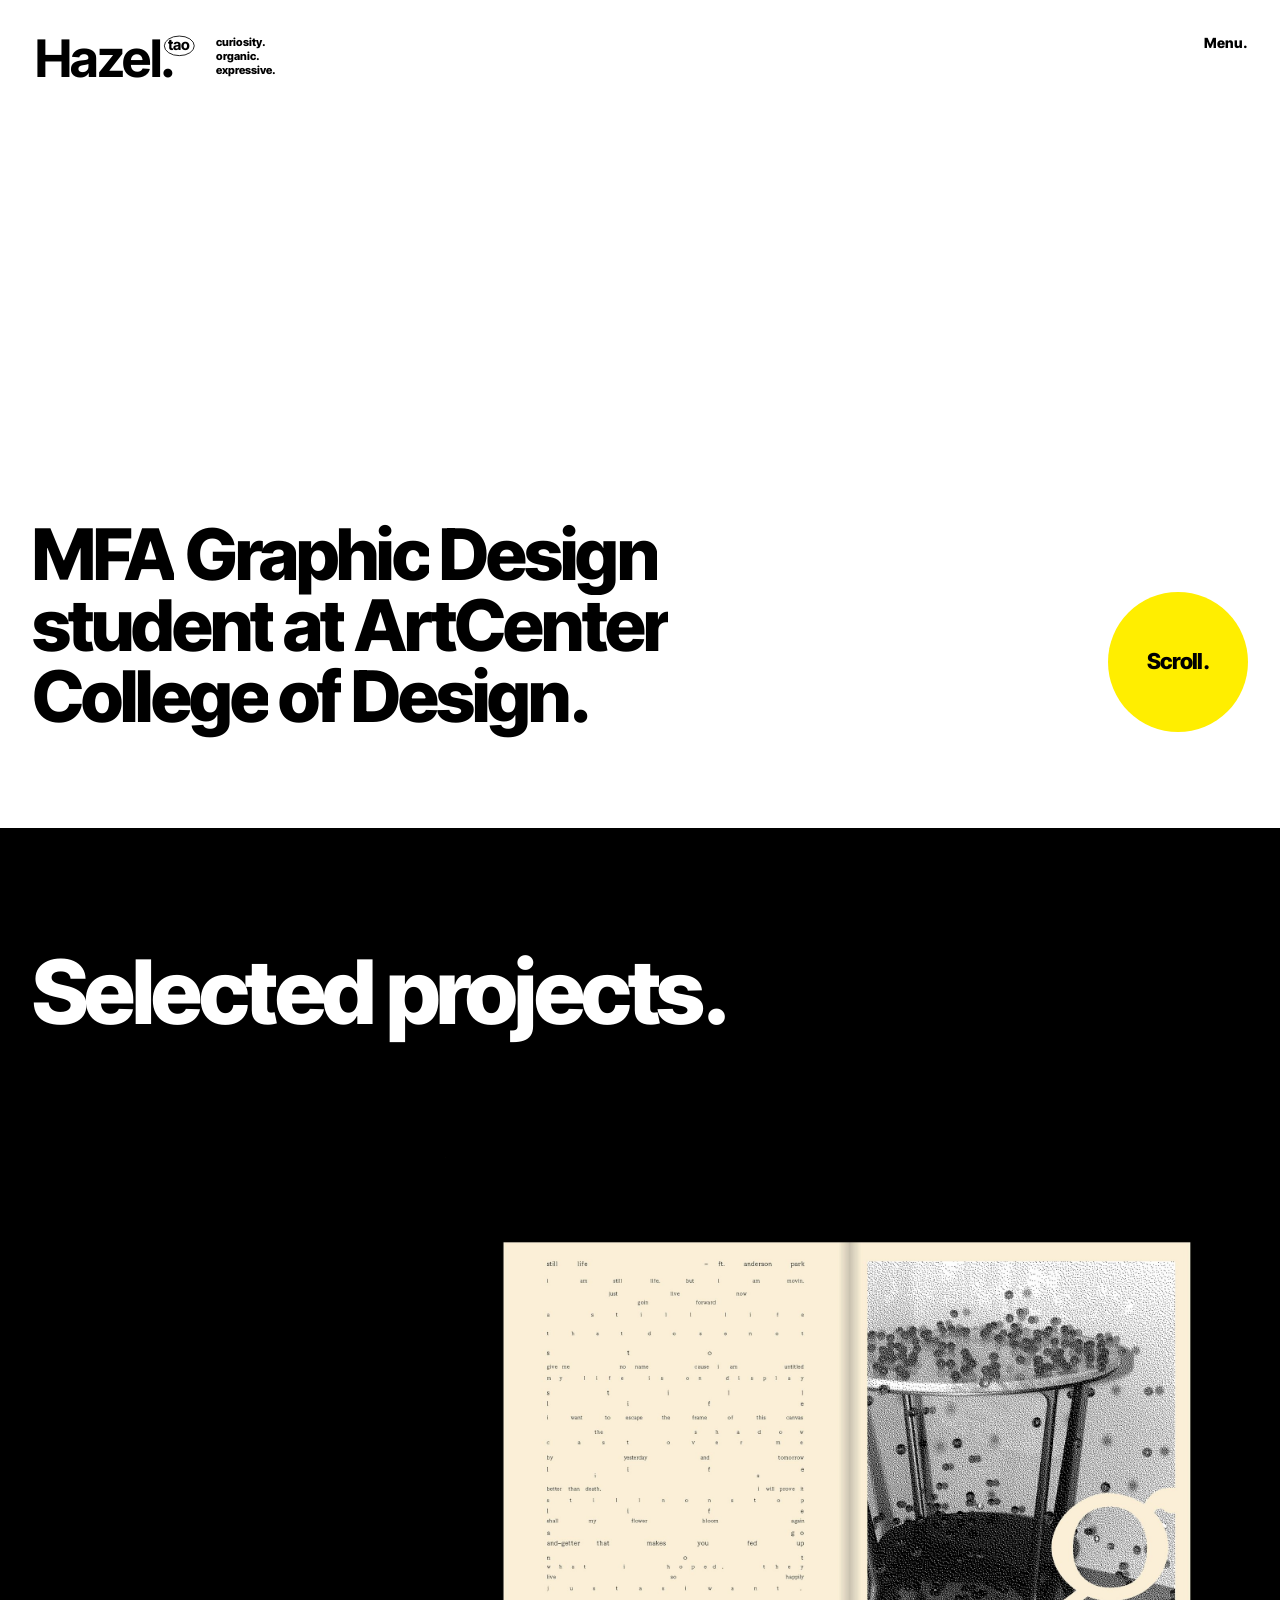
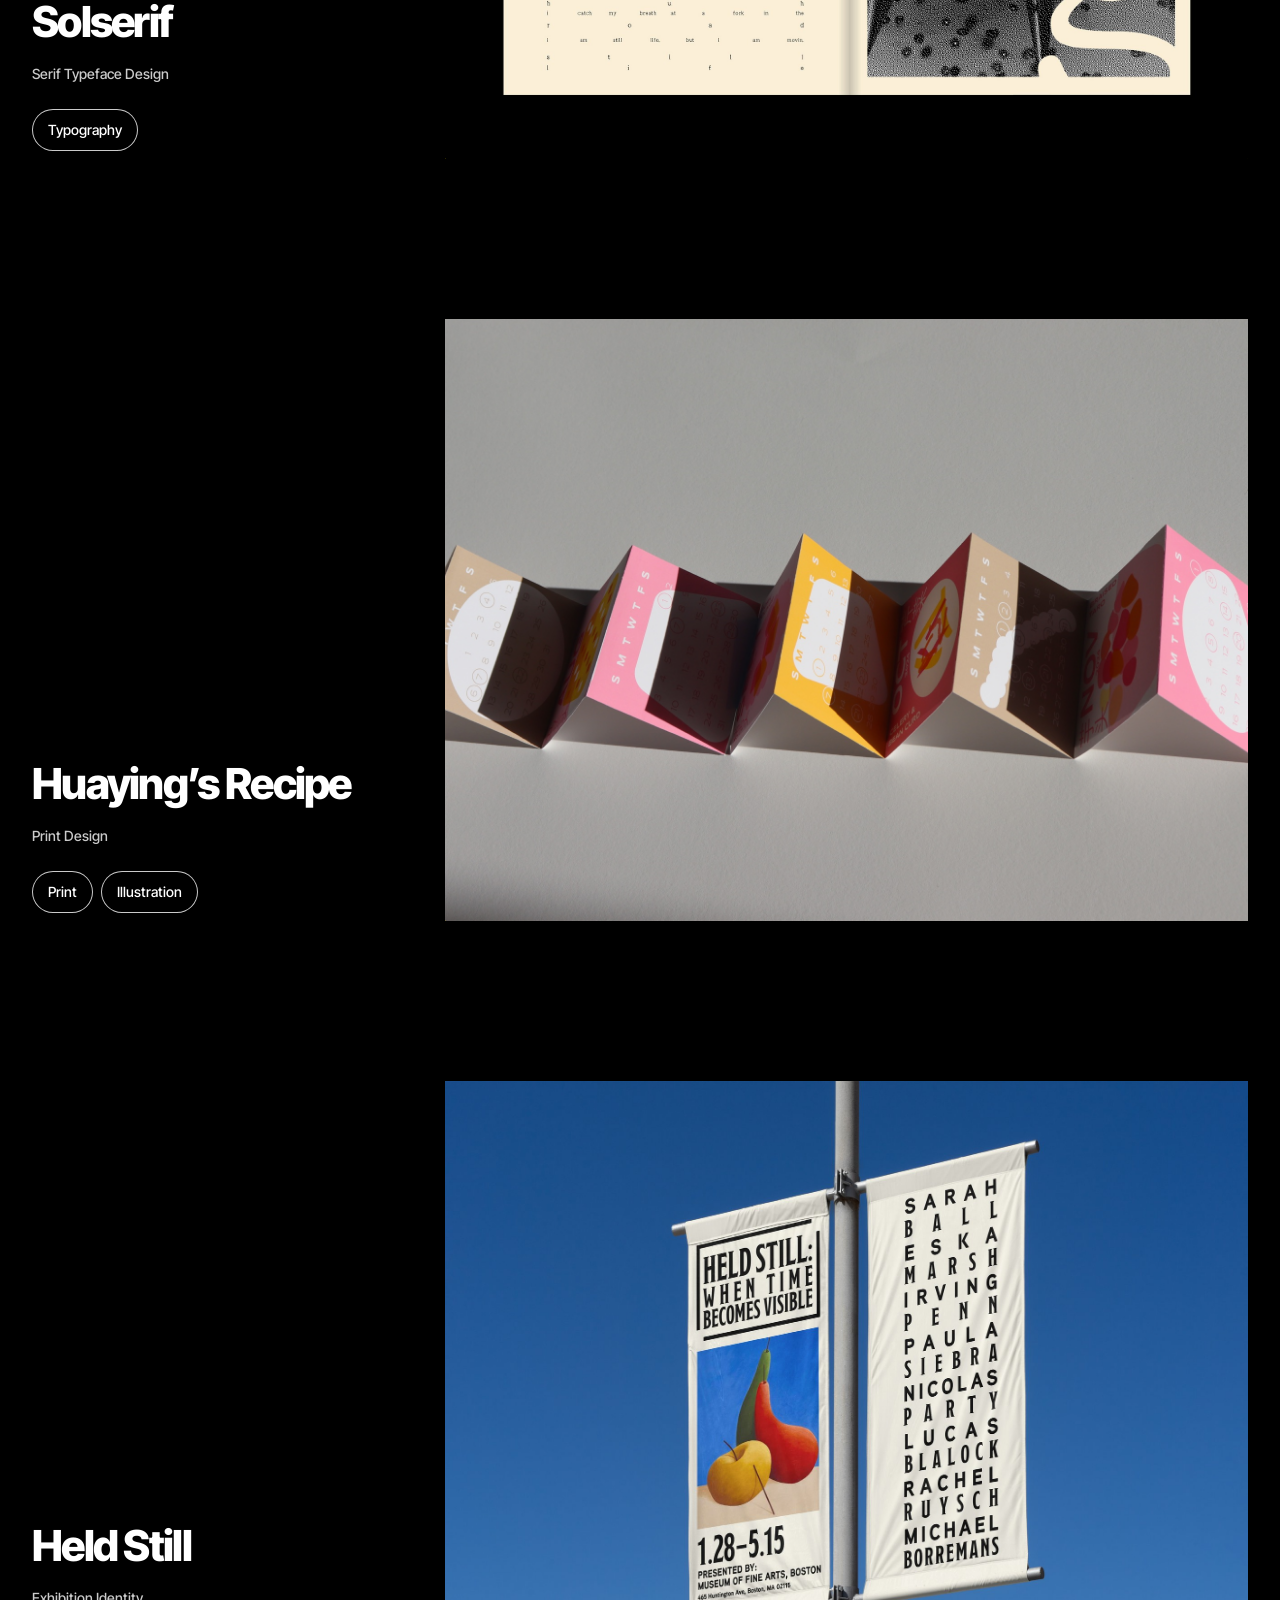
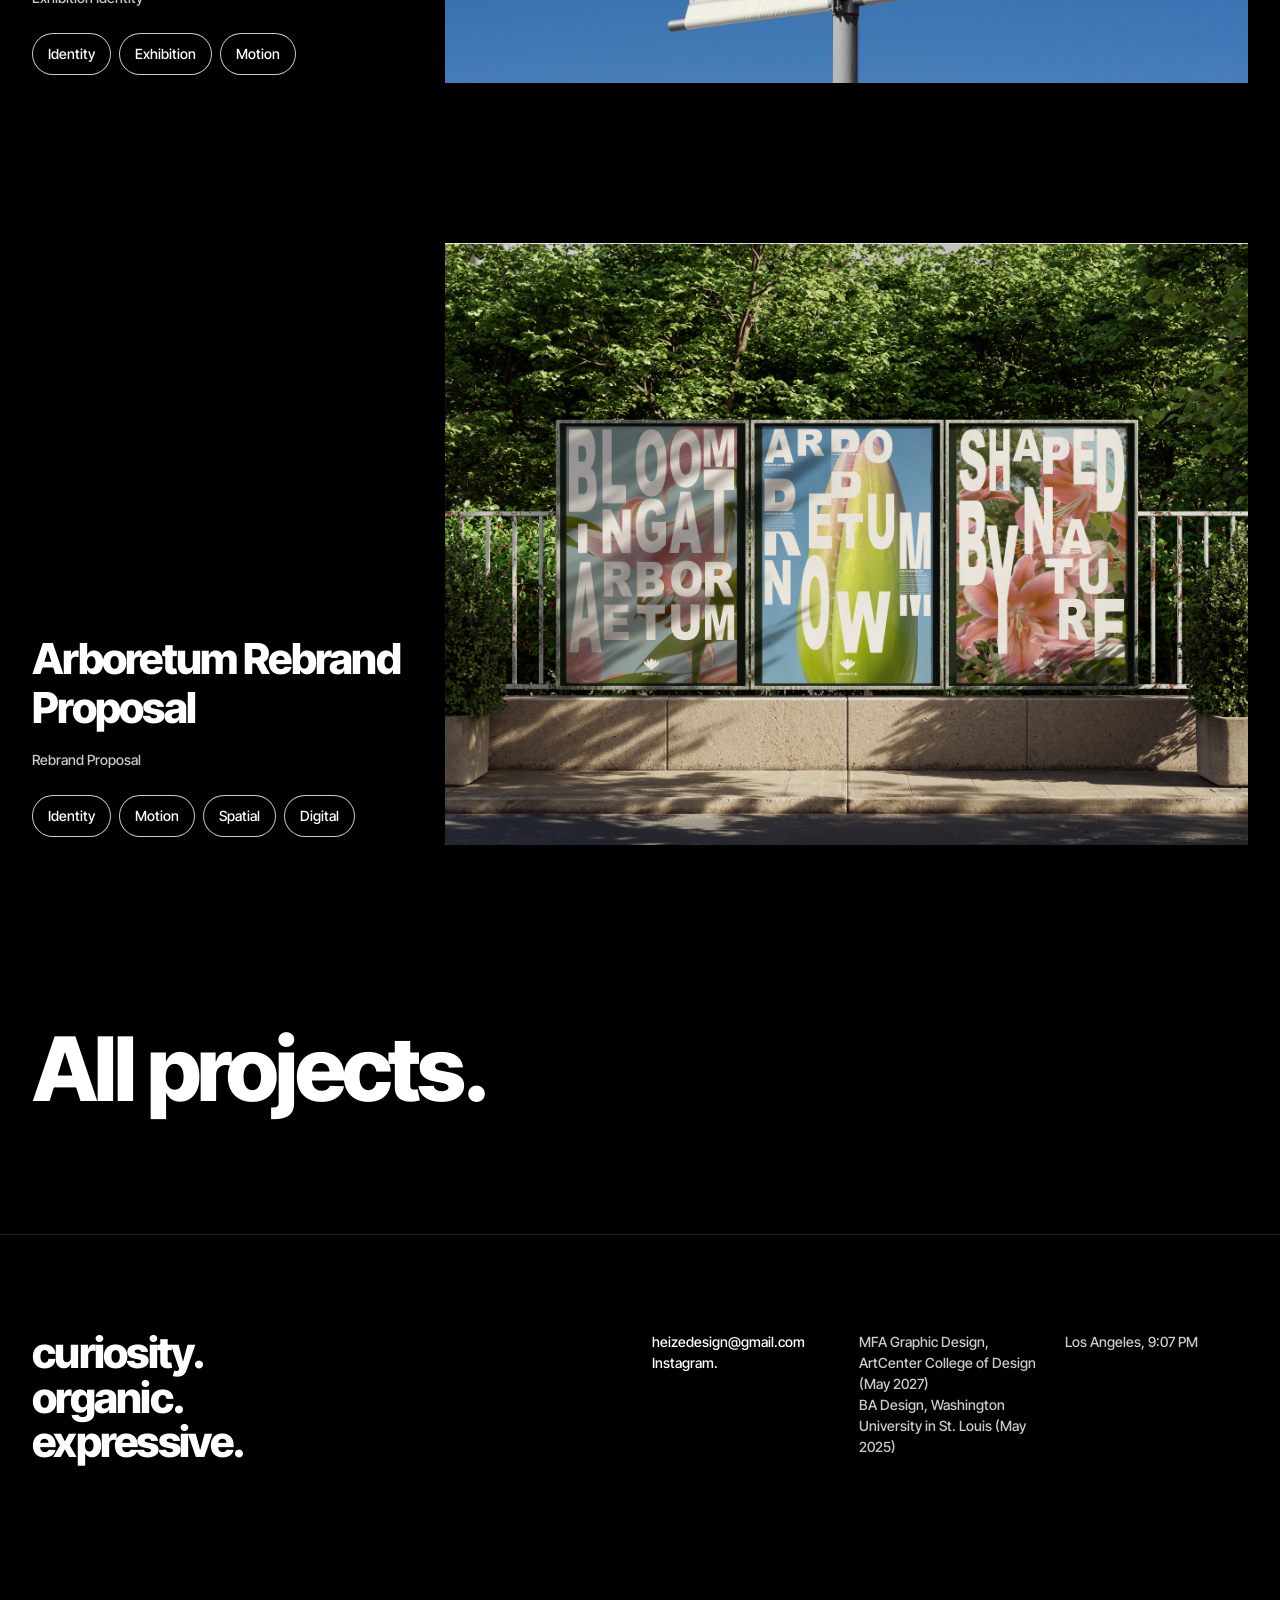
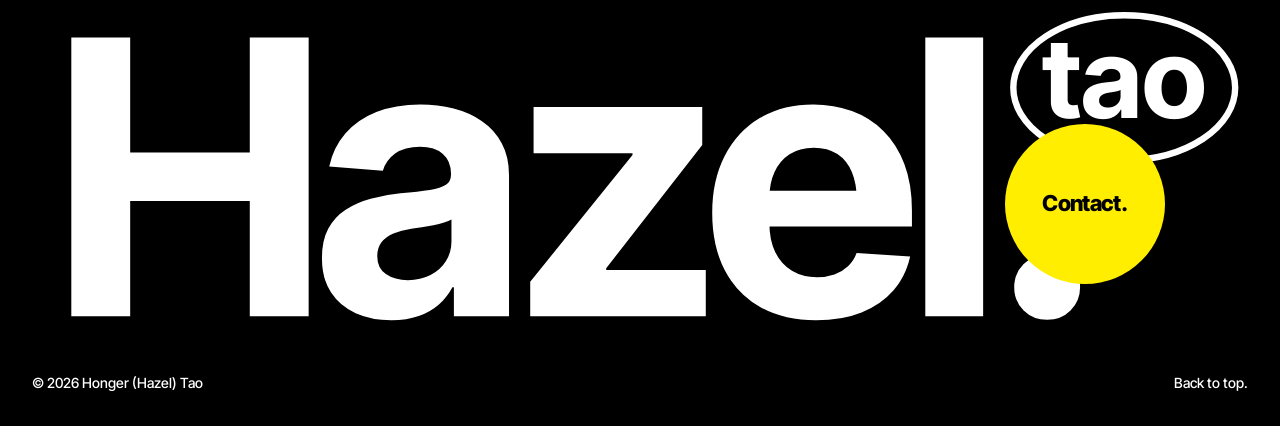
==== index.html @ f5c59730 "Huaying homepage image" ====
<!DOCTYPE html>
<html lang="en">
<head>
	<meta charset="utf-8">
	<meta name="viewport" content="width=device-width, initial-scale=1, viewport-fit=cover">
	<title>Hazel Tao</title>
	<meta name="description" content="Honger (Hazel) Tao — MFA Graphic Design, ArtCenter College of Design.">
	<meta name="theme-color" content="#ffffff">
	<link rel="icon" href="favicon.ico">
	<link rel="preconnect" href="https://fonts.googleapis.com">
	<link rel="preconnect" href="https://fonts.gstatic.com" crossorigin>
	<link rel="stylesheet" href="https://fonts.googleapis.com/css2?family=Inter+Tight:ital,wght@0,500;0,700;0,800;1,500;1,800&display=swap">
	<link rel="stylesheet" href="style.css?v=8">
</head>
<body data-page="home">
<header class="site-header"></header>
<main class="main"></main>
<footer class="site-footer"></footer>
<script src="data.js?v=8"></script>
<script src="sizes.js?v=8"></script>
<script src="about.js?v=8"></script>
<script src="site.js?v=8"></script>
</body>
</html>
---- style.css ----
/* ===== 颜色、字体、间距：改这里就能调整整站 ===== */
:root {
	--black: #000000;
	--white: #ffffff;
	--grey: #cacaca;
	--yellow: #ffee00;      /* 唯一的强调色：菜单、光标、卡片区 */
	--font: "Inter Tight", "Helvetica Neue", Helvetica, Arial, sans-serif;
	--pad: 32px;            /* 页面左右留白 */
	--gap: 24px;            /* 栅格间距 */
	--ease: cubic-bezier(.165, .84, .44, 1);
	--ease-io: cubic-bezier(.77, 0, .175, 1);
}

* { box-sizing: border-box; }
html { -webkit-text-size-adjust: 100%; scroll-behavior: smooth; }
html.menu-open { overflow: hidden; }

body {
	margin: 0;
	background: var(--white);
	color: var(--black);
	font-family: var(--font);
	font-weight: 500;
	font-size: max(14px, calc(14 / 1440 * 100vw));
	line-height: 1.6;
	-webkit-font-smoothing: antialiased;
}

a { color: inherit; text-decoration: none; }
button { font: inherit; color: inherit; background: none; border: 0; padding: 0; cursor: pointer; }
img, video { display: block; width: 100%; height: auto; }
h1, h2, h3, p, ul, dl, dd, figure { margin: 0; padding: 0; }
ul { list-style: none; }
[hidden] { display: none !important; }
.grey { color: var(--grey); }

/* 字号（跟着屏幕宽度缩放，1440 宽时是括号里的像素） */
.t-xxl { font-size: max(48px, calc(100 / 1440 * 100vw)); line-height: 1; letter-spacing: -0.04em; font-weight: 800; }
.t-xl  { font-size: max(40px, calc(80 / 1440 * 100vw));  line-height: 1; letter-spacing: -0.04em; font-weight: 800; }
.t-l   { font-size: max(28px, calc(48 / 1440 * 100vw));  line-height: 1.15; letter-spacing: -0.04em; font-weight: 800; }
.t-m   { font-size: max(22px, calc(32 / 1440 * 100vw));  line-height: 1.2; letter-spacing: -0.04em; font-weight: 800; }

/* ---------- 页头 ---------- */
.site-header {
	position: absolute;
	top: 0; left: 0; right: 0;
	z-index: 20;
	display: flex;
	align-items: flex-start;
	gap: 20px;
	padding: var(--pad) var(--pad) 0;
}
.logo { display: block; color: var(--black); }
.logo-svg { display: block; width: 164px; height: auto; overflow: visible; }
.logo-svg text { font-family: var(--font); font-weight: 700; fill: currentColor; }
.tagline { font-size: 11px; line-height: 1.25; font-weight: 800; padding-top: 4px; }
.menu-btn { margin-left: auto; font-weight: 800; font-size: 14px; }
.menu-btn:hover { opacity: .5; }

/* 黄色全屏菜单 */
.menu {
	position: fixed;
	inset: 0;
	z-index: 40;
	display: flex;
	flex-direction: column;
	justify-content: space-between;
	padding: var(--pad);
	background: var(--yellow);
	clip-path: inset(0 0 100% 0);
	transition: clip-path .7s var(--ease-io);
}
.menu.open { clip-path: inset(0 0 0 0); }
.menu-top { display: flex; justify-content: space-between; align-items: flex-start; }
.menu-close { font-size: 40px; line-height: .7; font-weight: 500; }
.menu-links { display: flex; flex-direction: column; align-items: flex-end; }
.menu-links a {
	font-size: max(56px, calc(120 / 1440 * 100vw));
	line-height: 1;
	letter-spacing: -0.04em;
	font-weight: 800;
	transform: translateY(40px);
	opacity: 0;
	transition: transform .7s var(--ease), opacity .7s var(--ease);
}
.menu.open .menu-links a { transform: none; opacity: 1; }
.menu.open .menu-links a:nth-child(2) { transition-delay: .06s; }
.menu.open .menu-links a:nth-child(3) { transition-delay: .12s; }
.menu-links a:hover { font-style: italic; }

.main { min-height: 60vh; }

/* 标签胶囊 */
.pills { display: flex; flex-wrap: wrap; gap: 8px; }
.pills li {
	font-size: 14px;
	line-height: 1;
	padding: 14px 16px;
	border-radius: 999px;
	box-shadow: inset 0 0 0 1px var(--grey);
	white-space: nowrap;
}

/* 黑色区域 */
.dark { background: var(--black); color: var(--white); padding: 120px var(--pad); }
.label { font-size: 14px; font-weight: 800; margin-bottom: 40px; }

/* 逐字浮现 */
.words .w { display: inline-block; overflow: hidden; vertical-align: top; padding-bottom: .08em; margin-bottom: -.08em; }
.words .w > span { display: inline-block; transform: translateY(105%); transition: transform .9s var(--ease); }
.words.in .w > span { transform: none; }
.words .w:nth-child(4n+2) > span { transition-delay: .05s; }
.words .w:nth-child(4n+3) > span { transition-delay: .1s; }
.words .w:nth-child(4n+4) > span { transition-delay: .15s; }

/* 滚动浮现 */
.reveal { opacity: 0; transform: translateY(40px); transition: opacity 1s var(--ease), transform 1s var(--ease); }
.reveal.in { opacity: 1; transform: none; }

/* ---------- 首页 ---------- */
.hero {
	position: relative;
	display: grid;
	grid-template-columns: repeat(12, 1fr);
	column-gap: var(--gap);
	align-items: end;
	min-height: 92vh;
	padding: 180px var(--pad) 96px;
}
.hero h1 { grid-column: 1 / 9; }
.scroll-badge {
	position: absolute;
	right: var(--pad);
	bottom: 96px;
	display: grid;
	place-items: center;
	width: 140px;
	height: 140px;
	border-radius: 50%;
	background: var(--yellow);
	font-size: 22px;
	font-weight: 800;
	letter-spacing: -0.03em;
	animation: bob 3s var(--ease-io) infinite;
}
@keyframes bob { 50% { transform: translateY(-10px); } }

.featured { display: grid; gap: 160px; padding: 120px 0 180px; }
.feat {
	display: grid;
	grid-template-columns: repeat(12, 1fr);
	column-gap: var(--gap);
	align-items: end;
}
.feat-text { grid-column: 1 / 5; display: grid; gap: 16px; padding-bottom: 8px; }
.feat-text h3 a:hover { font-style: italic; }
.feat-sub { color: var(--grey); padding-right: 20%; }
.feat-text .pills { margin-top: 8px; }
.feat-img { grid-column: 5 / 13; display: block; background: var(--yellow); }
.arch {
	display: block;
	aspect-ratio: 4 / 3;
	overflow: hidden;
	will-change: clip-path;
}
.arch img, .arch video { width: 100%; height: 100%; object-fit: cover; transition: transform .8s var(--ease); }
.feat-img:hover .arch img, .feat-img:hover .arch video { transform: scale(1.05); }
.all-link { display: inline-block; }
.all-link:hover { font-style: italic; }

/* ---------- Projects 列表 ---------- */
.list-head { padding: 200px var(--pad) 80px; }
.list-head h1 span { display: block; }
.right { text-align: right; }
.filters { display: flex; flex-wrap: wrap; gap: 8px 28px; padding: 0 var(--pad) 72px; }
.filter {
	font-size: max(16px, calc(20 / 1440 * 100vw));
	letter-spacing: -0.03em;
	font-weight: 800;
	opacity: .45;
	transition: opacity .2s;
}
.filter sup { font-size: .55em; margin-left: 2px; font-weight: 500; }
.filter:hover, .filter.on { opacity: 1; }

.grid {
	display: grid;
	grid-template-columns: repeat(12, 1fr);
	gap: 96px var(--gap);
	padding: 0 var(--pad);
	align-items: start;
}
.card { display: grid; gap: 14px; }
/* 错落排布：宽度 5 / 4 / 3 / 7 …，部分往下错开 */
.card:nth-child(4n+1) { grid-column: span 5; }
.card:nth-child(4n+2) { grid-column: span 4; margin-top: 120px; }
.card:nth-child(4n+3) { grid-column: span 3; margin-top: 40px; }
.card:nth-child(4n+4) { grid-column: 3 / span 7; }
.grid.filtered .card { grid-column: span 4; margin-top: 0; }
.card-img { display: block; aspect-ratio: 1 / 1; overflow: hidden; background: var(--yellow); }
.card-img img, .card-img video { width: 100%; height: 100%; object-fit: cover; transition: transform .8s var(--ease); }
.card:hover .card-img img, .card:hover .card-img video { transform: scale(1.05); }
.card-title { font-size: max(22px, calc(32 / 1440 * 100vw)); line-height: 1.15; letter-spacing: -0.04em; font-weight: 800; margin-top: 6px; }

/* ---------- 项目页 ---------- */
.p-head { padding: 200px var(--pad) 64px; }
.p-head h1 { max-width: 14ch; }
.p-head-row { display: flex; justify-content: space-between; align-items: flex-end; gap: 24px; margin-top: 32px; flex-wrap: wrap; }
.p-head-row .pills { justify-content: flex-end; }

.p-intro {
	display: grid;
	grid-template-columns: repeat(12, 1fr);
	column-gap: var(--gap);
	row-gap: 48px;
	padding: 0 var(--pad) 120px;
	align-items: start;
}
.p-cover { grid-column: 1 / 7; }
.p-text { grid-column: 7 / 13; display: grid; gap: 1.1em; font-size: max(15px, calc(16 / 1440 * 100vw)); line-height: 1.6; }
.p-lead { font-size: max(18px, calc(24 / 1440 * 100vw)); line-height: 1.4; letter-spacing: -0.03em; font-weight: 800; }
.p-text a { text-decoration: underline; text-underline-offset: 3px; }
.p-meta { display: grid; grid-template-columns: repeat(3, 1fr); gap: 24px; margin-top: 24px; padding-top: 24px; border-top: 1px solid var(--grey); font-size: 14px; }
.p-meta dt { font-weight: 800; margin-bottom: 4px; }
.credits { font-size: 14px; color: #777; }

.p-media { display: grid; gap: var(--gap); padding: 0 var(--pad); }
.m-row { display: grid; gap: var(--gap); }
.m-2 { grid-template-columns: 1fr 1fr; align-items: start; }
.m-1 figure { width: 100%; }

.p-next { margin-top: 160px; }
.next { display: grid; grid-template-columns: repeat(12, 1fr); column-gap: var(--gap); align-items: end; margin-bottom: 140px; }
.next-text { grid-column: 1 / 7; display: grid; gap: 24px; }
.next-img { grid-column: 8 / 13; display: block; aspect-ratio: 1 / 1; overflow: hidden; background: var(--yellow); border-radius: 50%; }
.next-img img, .next-img video { width: 100%; height: 100%; object-fit: cover; transition: transform .8s var(--ease); }
.next:hover .next-img img { transform: scale(1.05); }
.next:hover .t-xl { font-style: italic; }

/* ---------- About ---------- */
.about-head { padding: 180px var(--pad) 160px; }
.about-kicker { text-align: center; font-weight: 800; margin-bottom: 72px; }
.statement span { display: block; }

.yellow { background: var(--yellow); padding: 120px var(--pad); }
.cards { display: grid; grid-template-columns: repeat(3, 1fr); gap: var(--gap); }
.info-card {
	aspect-ratio: 1 / 1;
	display: flex;
	flex-direction: column;
	justify-content: space-between;
	padding: 32px 24px;
	background: var(--black);
	color: var(--white);
	line-height: 1.5;
}
.info-card a { text-decoration: underline; text-underline-offset: 3px; }
.info-card a:hover { color: var(--yellow); }
.gap { display: inline-block; height: .6em; }
.practice .t-l { max-width: 20ch; margin-left: auto; margin-right: 8%; }
.practice { display: grid; grid-template-columns: 1fr 3fr; align-items: start; }

/* ---------- 页脚（黑色） ---------- */
.site-footer {
	position: relative;
	background: var(--black);
	color: var(--white);
	padding: 96px var(--pad) var(--pad);
	overflow: hidden;
	border-top: 1px solid #222;
}
.footer-top { display: grid; grid-template-columns: repeat(12, 1fr); column-gap: var(--gap); }
.footer-tag { grid-column: 1 / 5; font-size: max(28px, calc(48 / 1440 * 100vw)); line-height: 1.05; letter-spacing: -0.04em; font-weight: 800; }
.footer-info { grid-column: 7 / 13; display: grid; grid-template-columns: repeat(3, 1fr); gap: var(--gap); line-height: 1.5; }
.footer-info a:hover { color: var(--yellow); }
.footer-badge {
	position: absolute;
	right: 9%;
	bottom: 18%;
	z-index: 2;
	display: grid;
	place-items: center;
	width: 160px;
	height: 160px;
	border-radius: 50%;
	background: var(--yellow);
	color: var(--black);
	font-size: 22px;
	font-weight: 800;
	letter-spacing: -0.03em;
	transition: transform .5s var(--ease);
}
.footer-badge:hover { transform: rotate(-12deg) scale(1.05); }
.footer-logo { color: var(--white); margin: 120px 0 24px; }
.footer-logo .logo-svg { width: 100%; }
.footer-base { display: flex; justify-content: space-between; font-size: 14px; }
.footer-base a:hover { color: var(--yellow); }

/* ---------- 黄色光标 ---------- */
.cursor {
	position: fixed;
	top: 0; left: 0;
	z-index: 60;
	pointer-events: none;
	mix-blend-mode: normal;
}
.cursor span {
	position: absolute;
	left: 0; top: 0;
	display: grid;
	place-items: center;
	width: 12px;
	height: 12px;
	margin: -6px 0 0 -6px;
	border-radius: 50%;
	background: var(--yellow);
	color: transparent;
	font-weight: 800;
	font-size: 18px;
	letter-spacing: -0.03em;
	transition: width .32s var(--ease), height .32s var(--ease), margin .32s var(--ease), color .24s;
}
.cursor.big span { width: 120px; height: 120px; margin: -60px 0 0 -60px; color: var(--black); }
.cursor.gone { opacity: 0; }

/* ---------- 手机 ---------- */
@media (max-width: 760px) {
	:root { --pad: 16px; --gap: 12px; }
	.logo-svg { width: 120px; }
	.site-header { padding-top: 20px; }
	.tagline { display: none; }

	.hero { min-height: 80vh; padding-bottom: 180px; }
	.hero h1 { grid-column: 1 / 13; }
	.scroll-badge { width: 100px; height: 100px; font-size: 18px; bottom: 48px; }

	.dark { padding: 80px var(--pad); }
	.featured { gap: 80px; padding: 64px 0 100px; }
	.feat-text, .feat-img { grid-column: 1 / 13; }
	.feat-img { order: -1; margin-bottom: 20px; }

	.list-head { padding: 140px var(--pad) 48px; }
	.grid { gap: 56px var(--gap); }
	.card:nth-child(n), .grid.filtered .card { grid-column: 1 / 13; margin-top: 0; }

	.p-head { padding: 140px var(--pad) 40px; }
	.p-cover, .p-text { grid-column: 1 / 13; }
	.p-meta { grid-template-columns: 1fr 1fr; }
	.m-2 { grid-template-columns: 1fr; }
	.next-text, .next-img { grid-column: 1 / 13; }
	.next-img { order: -1; margin-bottom: 24px; }

	.about-head { padding: 140px var(--pad) 96px; }
	.yellow { padding: 64px var(--pad); }
	.cards { grid-template-columns: 1fr; }
	.info-card { aspect-ratio: auto; min-height: 240px; gap: 32px; }
	.practice { grid-template-columns: 1fr; }
	.practice .t-l { margin: 0; }

	.footer-tag, .footer-info { grid-column: 1 / 13; }
	.footer-info { grid-template-columns: 1fr; margin-top: 40px; }
	.footer-badge { width: 110px; height: 110px; font-size: 18px; right: 16px; bottom: 120px; }
	.footer-logo { margin-top: 80px; }
}

@media (prefers-reduced-motion: reduce) {
	.reveal, .words .w > span, .menu, .menu-links a { transition: none; transform: none; opacity: 1; }
	.scroll-badge { animation: none; }
}
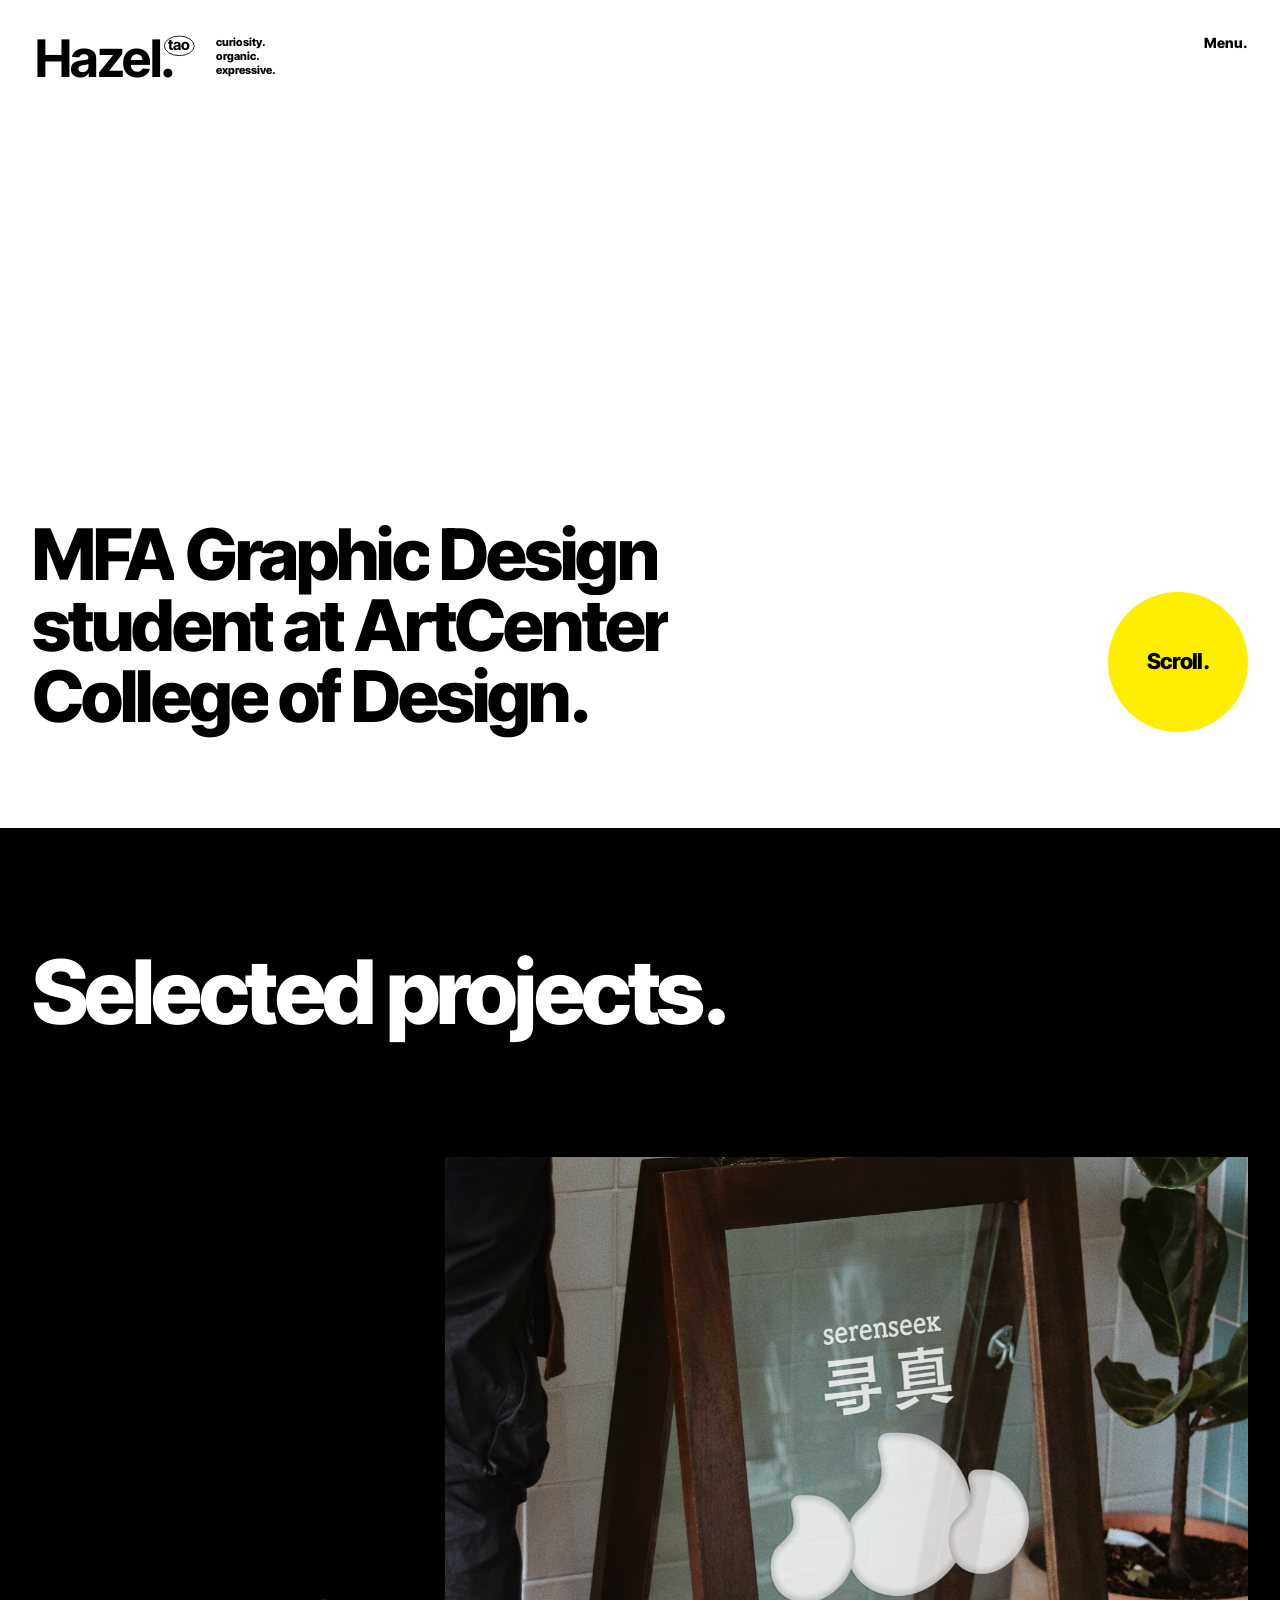
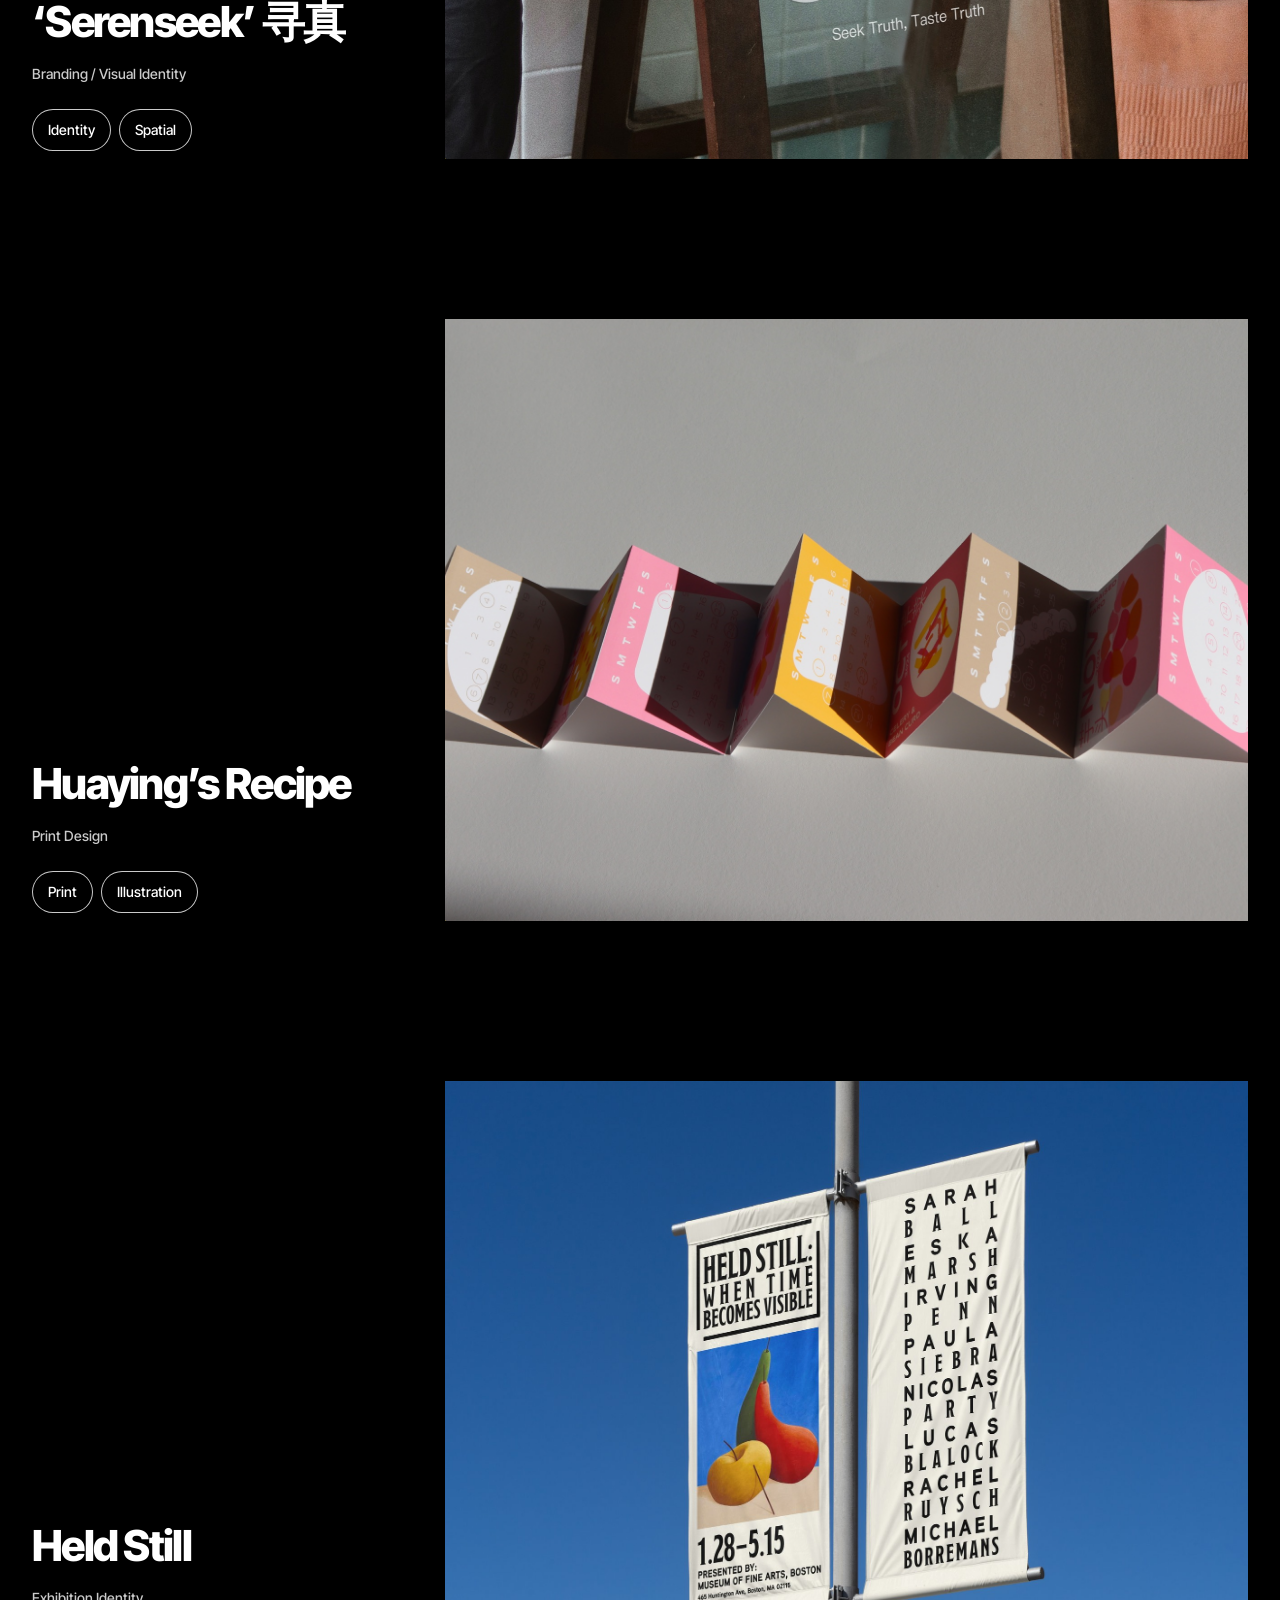
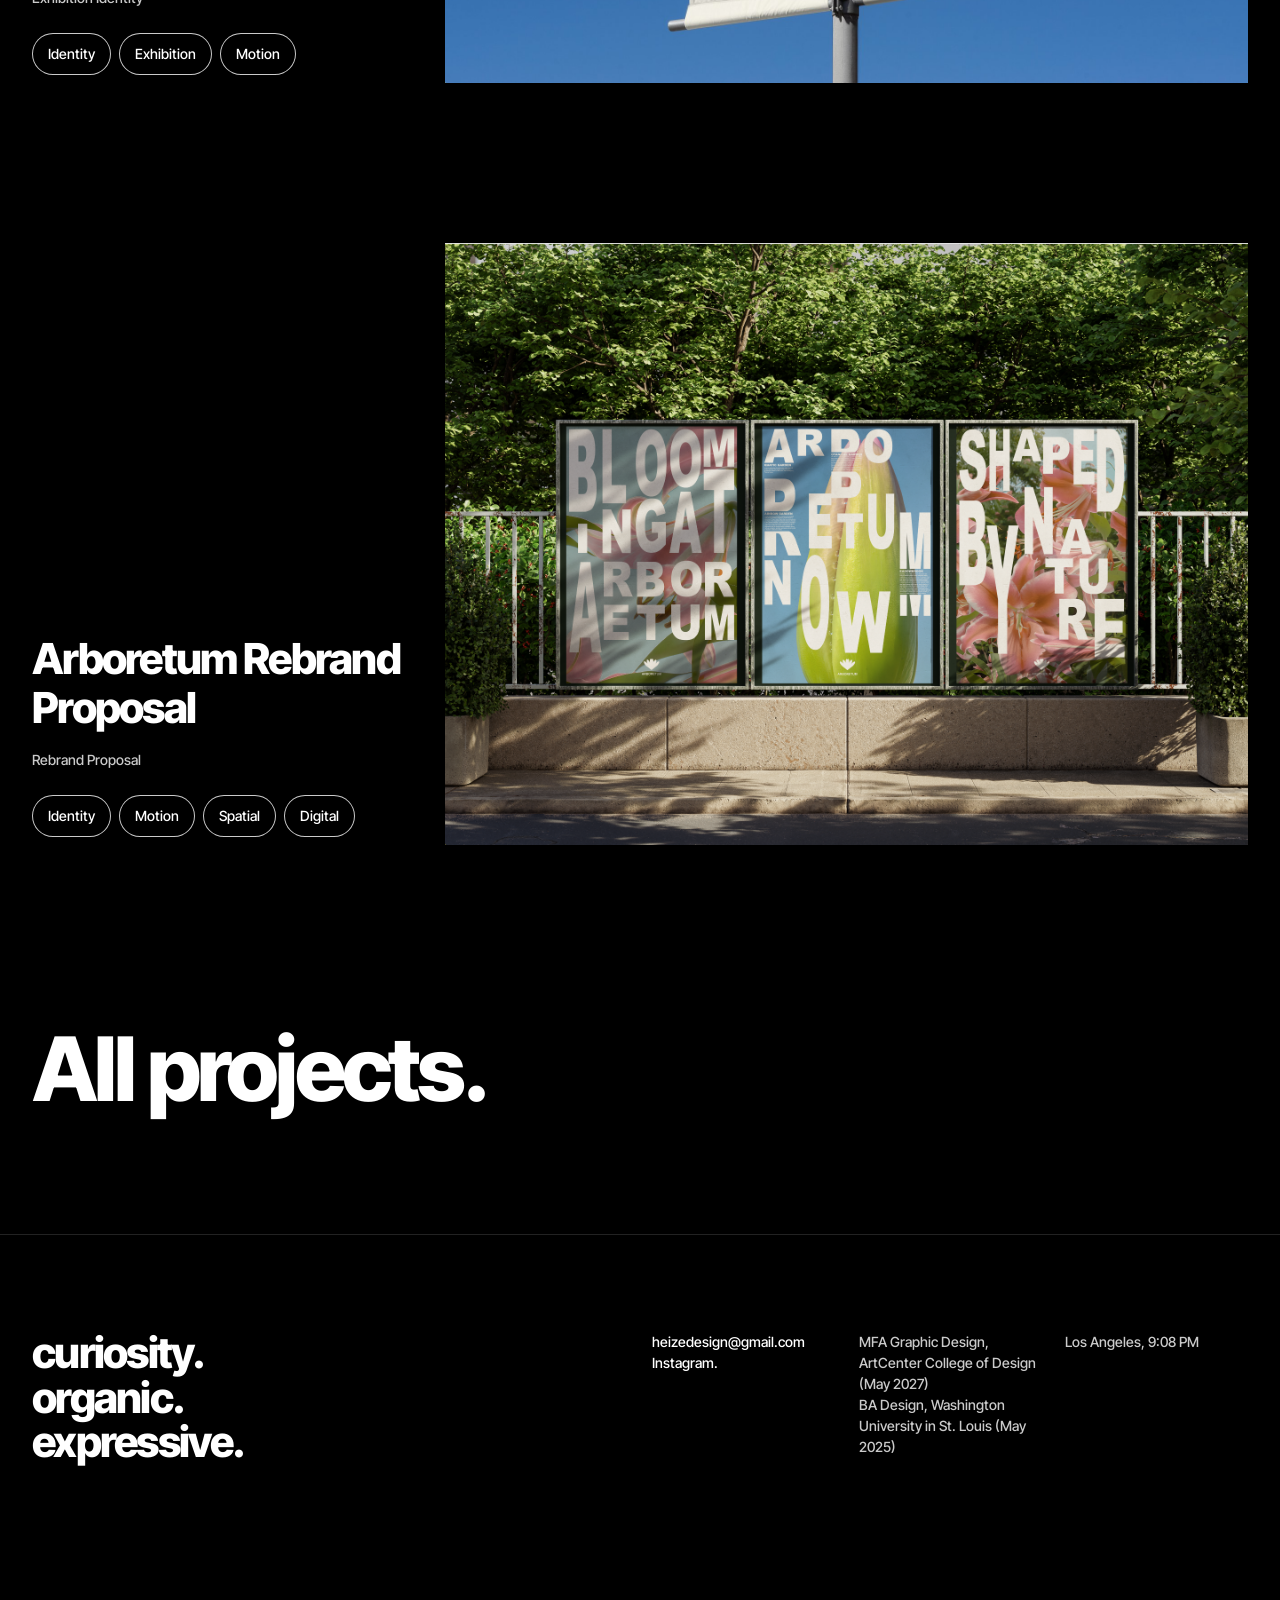
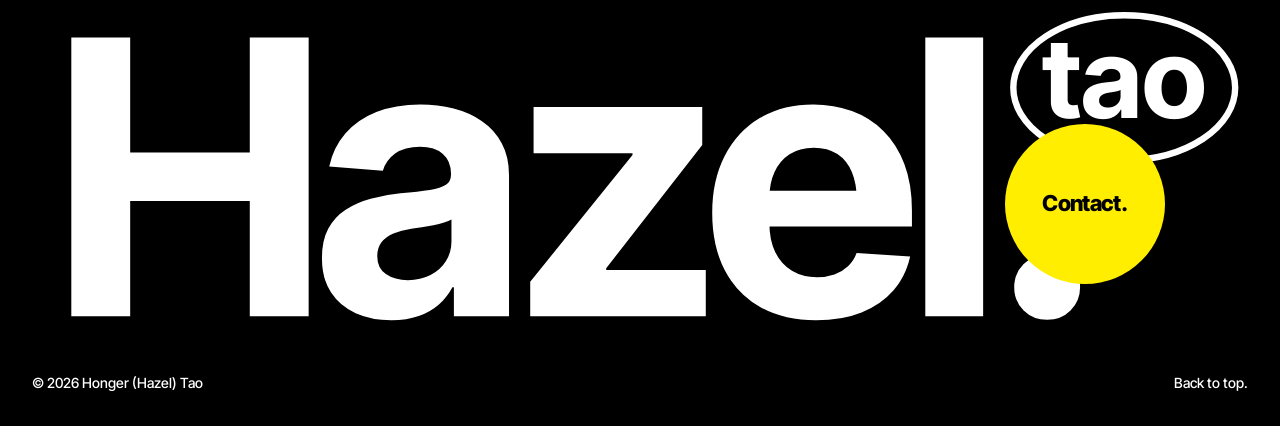
==== commit bdee4d53: "Homepage: Serenseek replaces Solserif" ====
--- a/index.html
+++ b/index.html
@@ -10,15 +10,15 @@
 	<link rel="preconnect" href="https://fonts.googleapis.com">
 	<link rel="preconnect" href="https://fonts.gstatic.com" crossorigin>
 	<link rel="stylesheet" href="https://fonts.googleapis.com/css2?family=Inter+Tight:ital,wght@0,500;0,700;0,800;1,500;1,800&display=swap">
-	<link rel="stylesheet" href="style.css?v=8">
+	<link rel="stylesheet" href="style.css?v=9">
 </head>
 <body data-page="home">
 <header class="site-header"></header>
 <main class="main"></main>
 <footer class="site-footer"></footer>
-<script src="data.js?v=8"></script>
-<script src="sizes.js?v=8"></script>
-<script src="about.js?v=8"></script>
-<script src="site.js?v=8"></script>
+<script src="data.js?v=9"></script>
+<script src="sizes.js?v=9"></script>
+<script src="about.js?v=9"></script>
+<script src="site.js?v=9"></script>
 </body>
 </html>
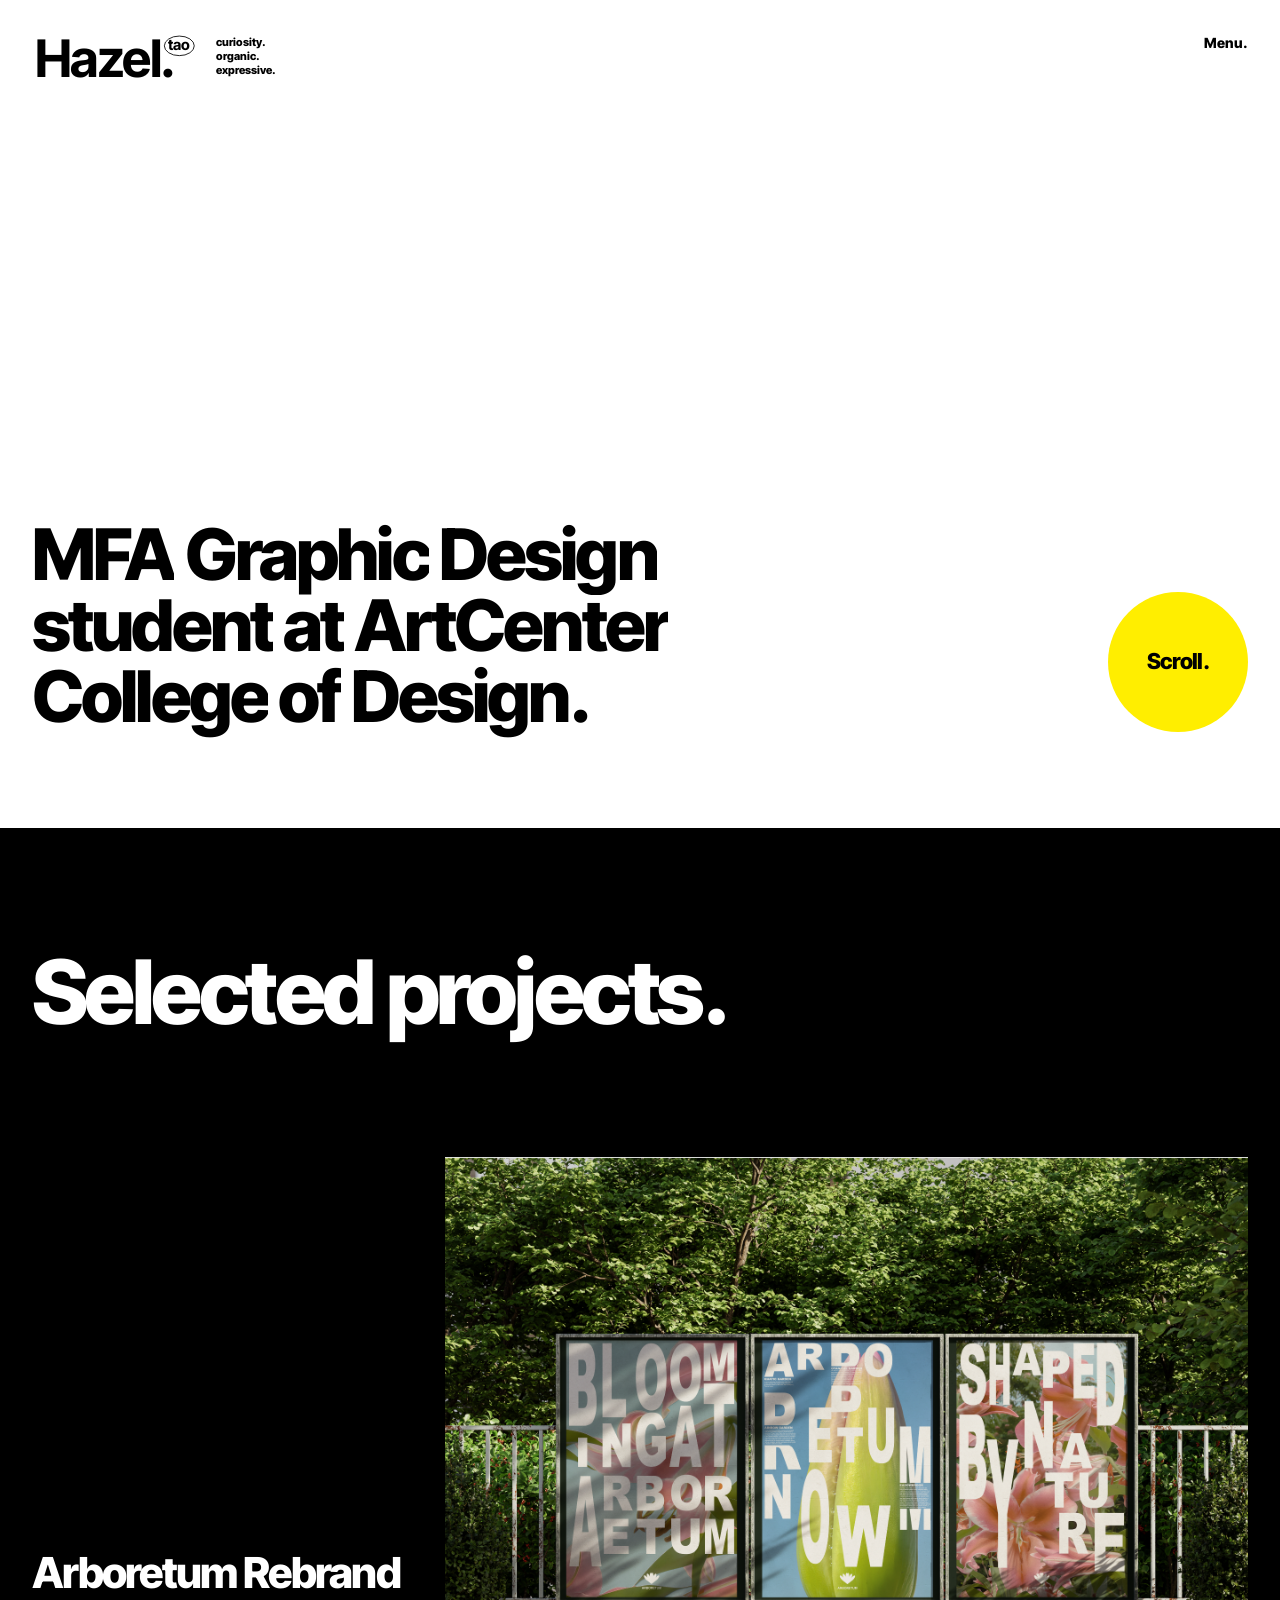
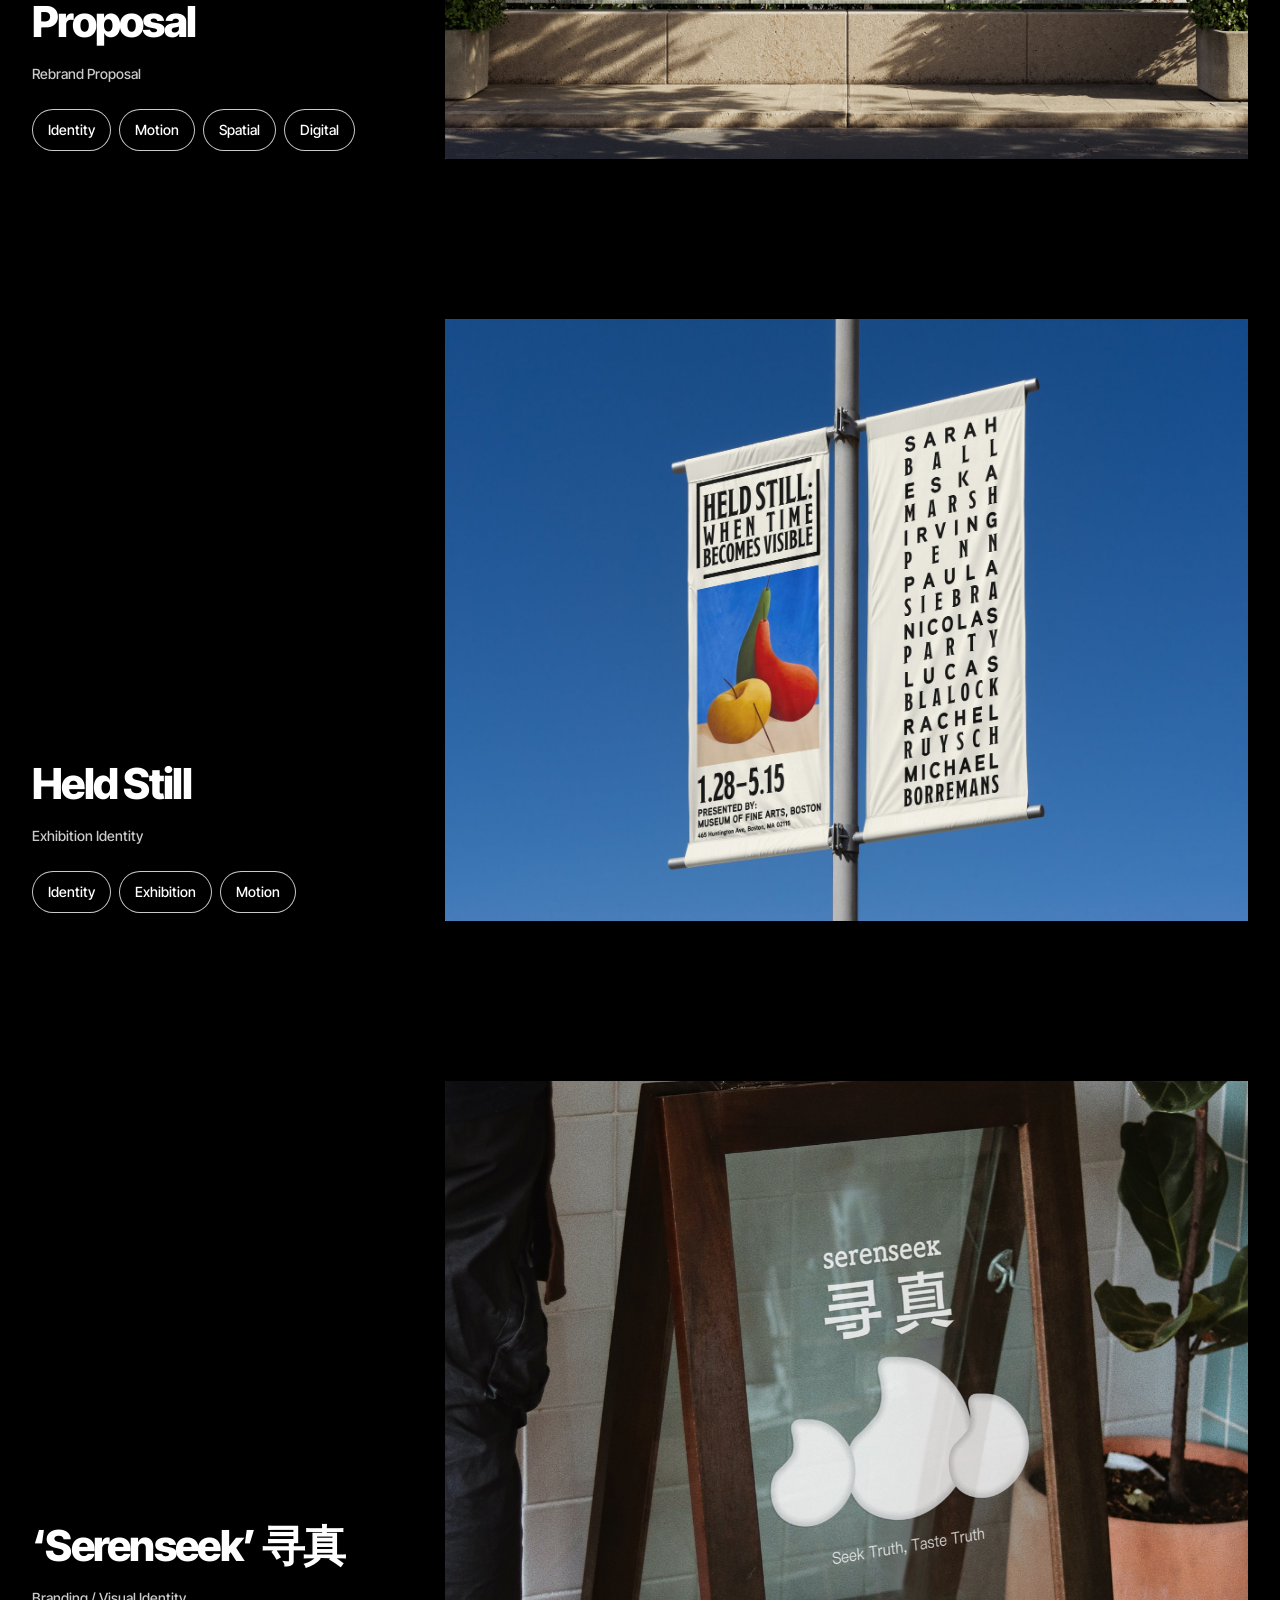
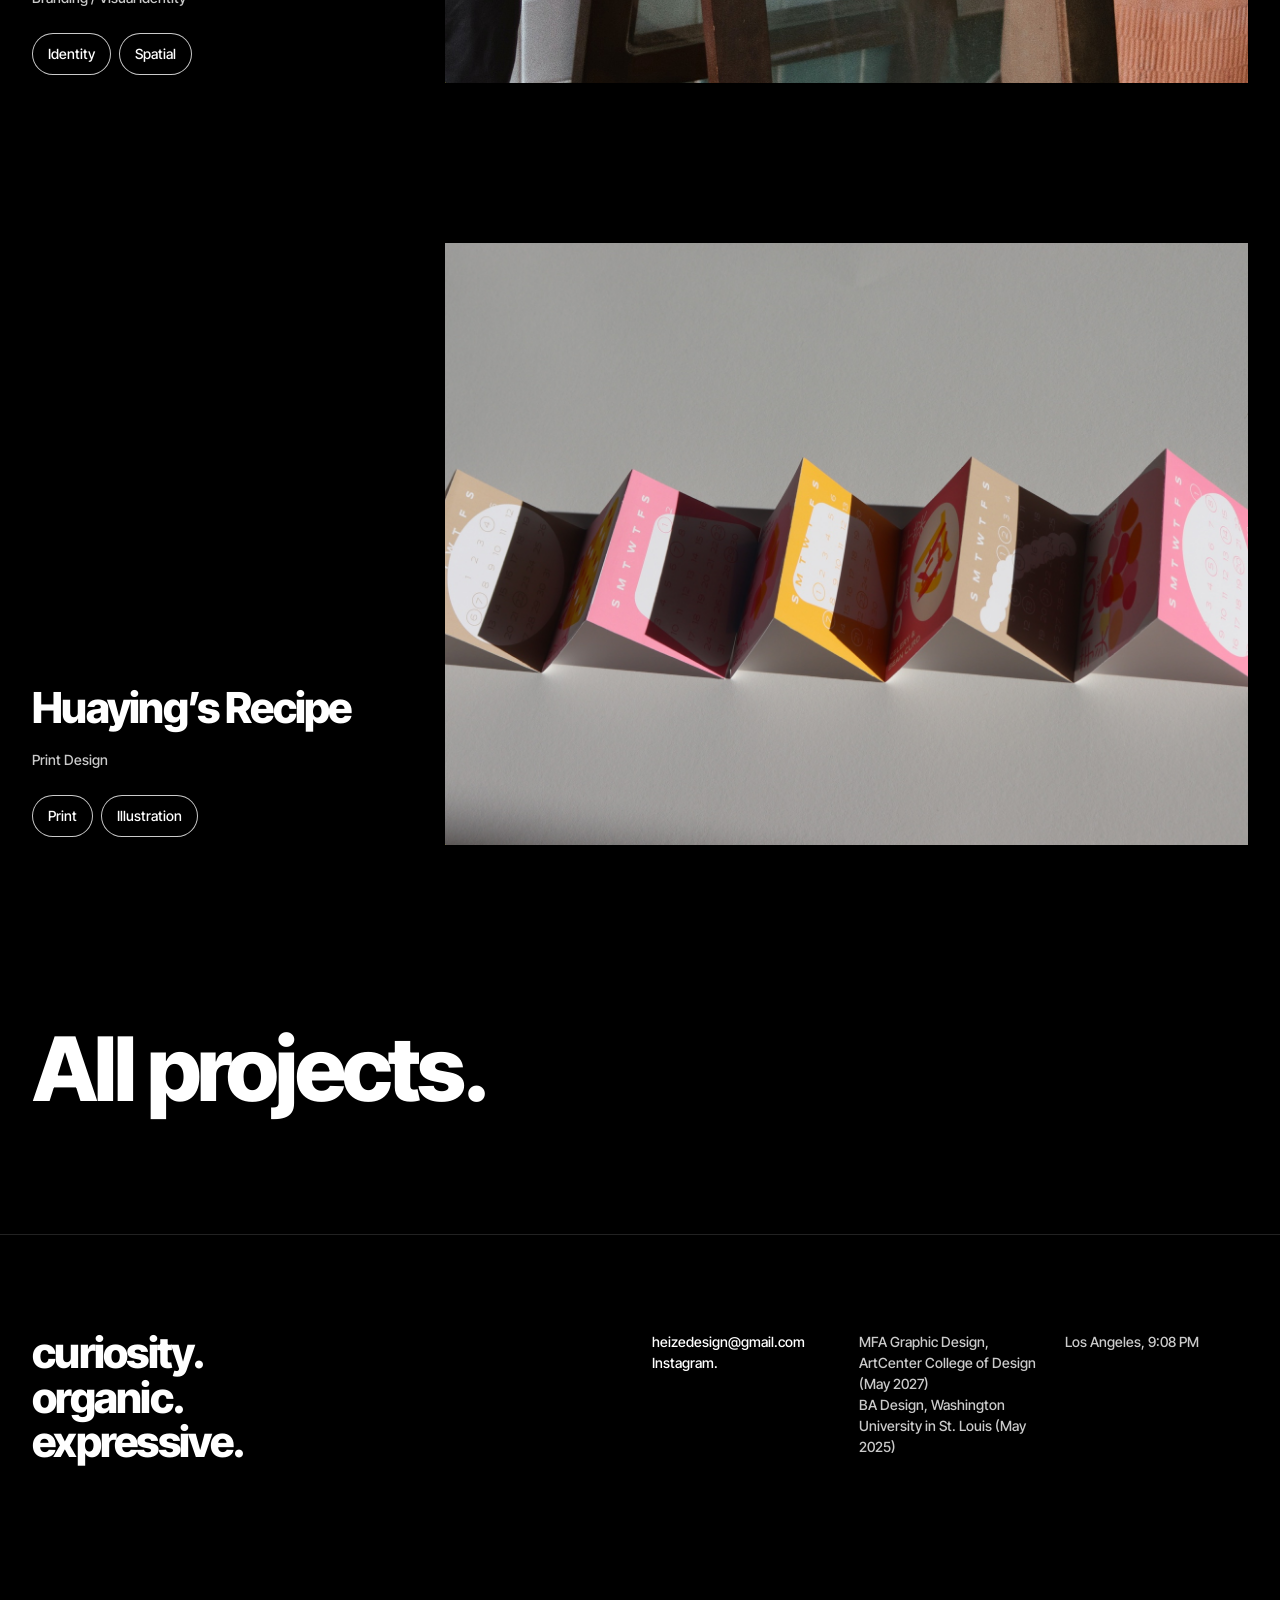
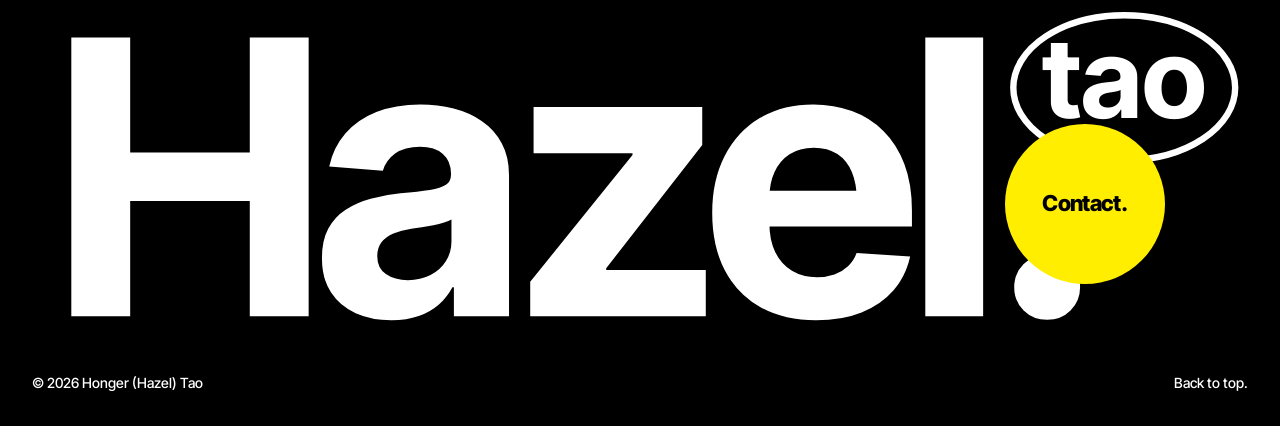
==== commit 93c72b9e: "Homepage order: Arboretum, Held Still, Serenseek, Huaying" ====
--- a/index.html
+++ b/index.html
@@ -10,15 +10,15 @@
 	<link rel="preconnect" href="https://fonts.googleapis.com">
 	<link rel="preconnect" href="https://fonts.gstatic.com" crossorigin>
 	<link rel="stylesheet" href="https://fonts.googleapis.com/css2?family=Inter+Tight:ital,wght@0,500;0,700;0,800;1,500;1,800&display=swap">
-	<link rel="stylesheet" href="style.css?v=9">
+	<link rel="stylesheet" href="style.css?v=10">
 </head>
 <body data-page="home">
 <header class="site-header"></header>
 <main class="main"></main>
 <footer class="site-footer"></footer>
-<script src="data.js?v=9"></script>
-<script src="sizes.js?v=9"></script>
-<script src="about.js?v=9"></script>
-<script src="site.js?v=9"></script>
+<script src="data.js?v=10"></script>
+<script src="sizes.js?v=10"></script>
+<script src="about.js?v=10"></script>
+<script src="site.js?v=10"></script>
 </body>
 </html>
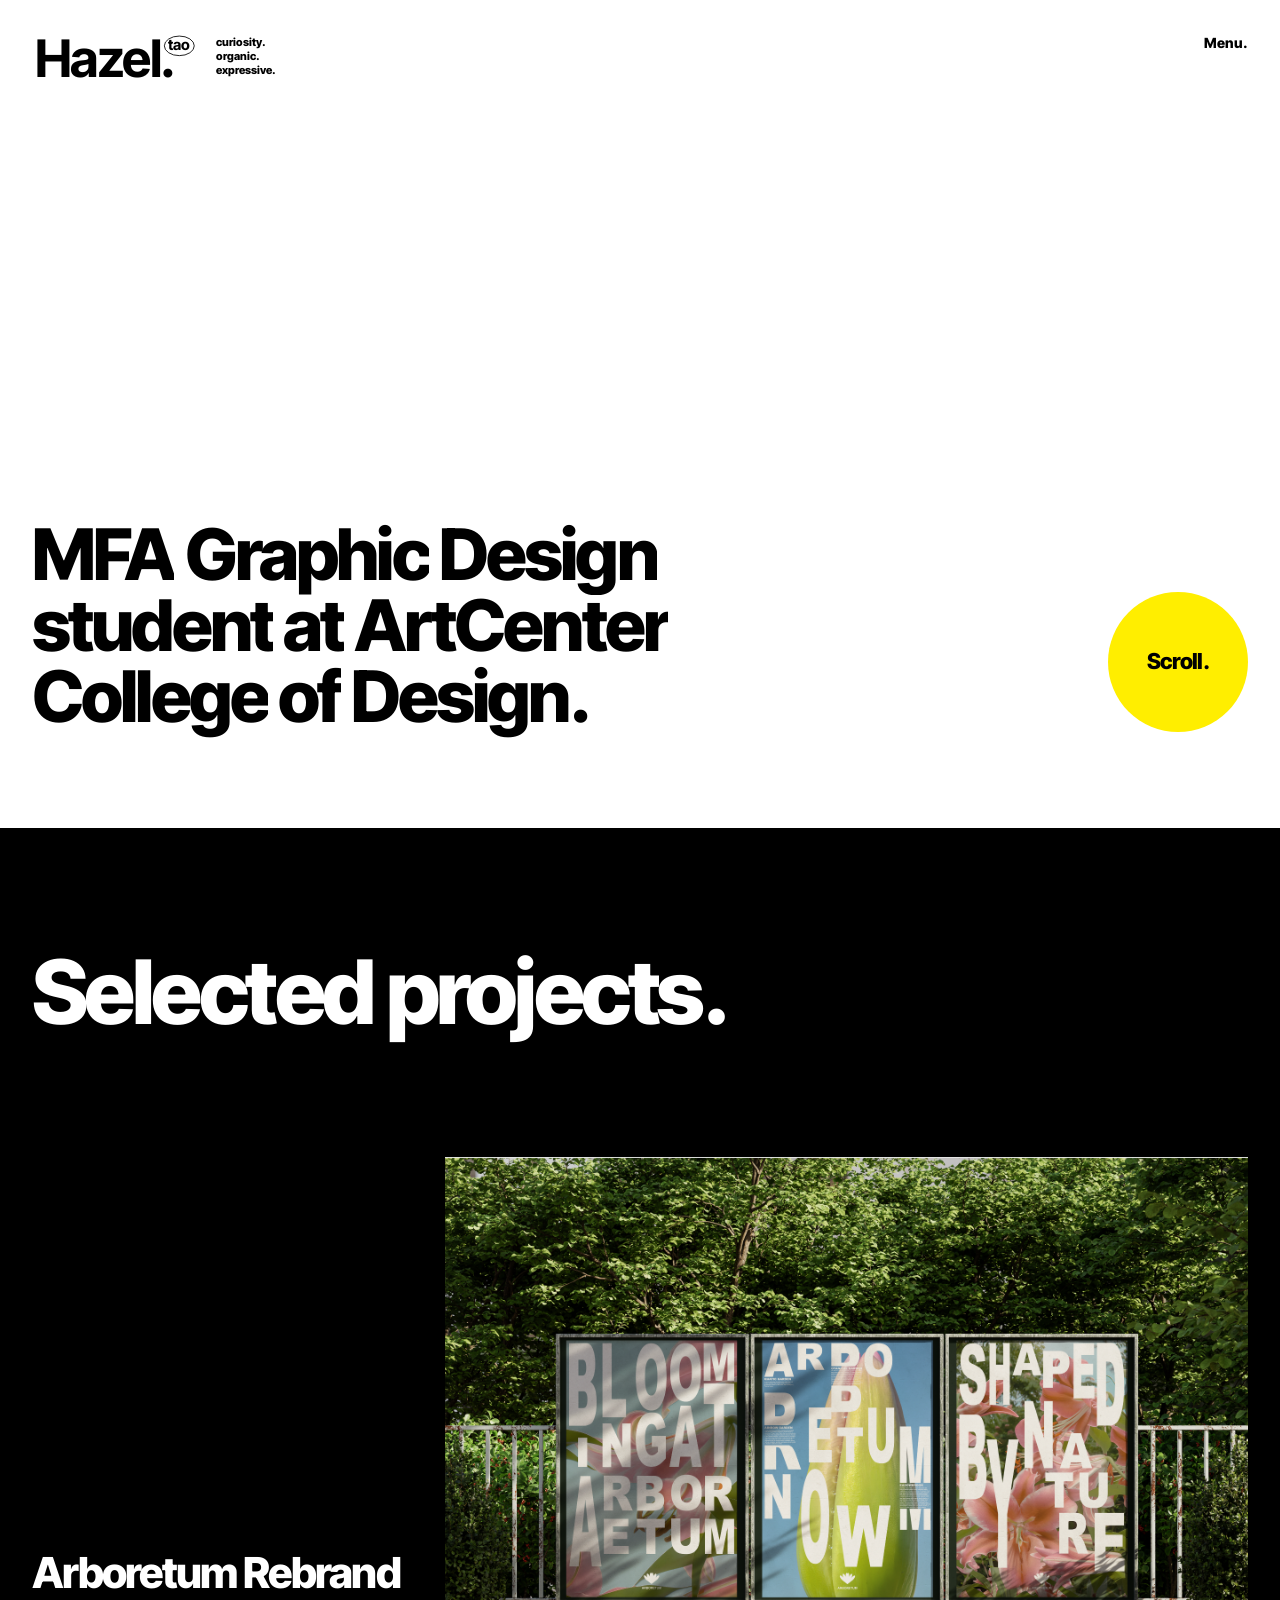
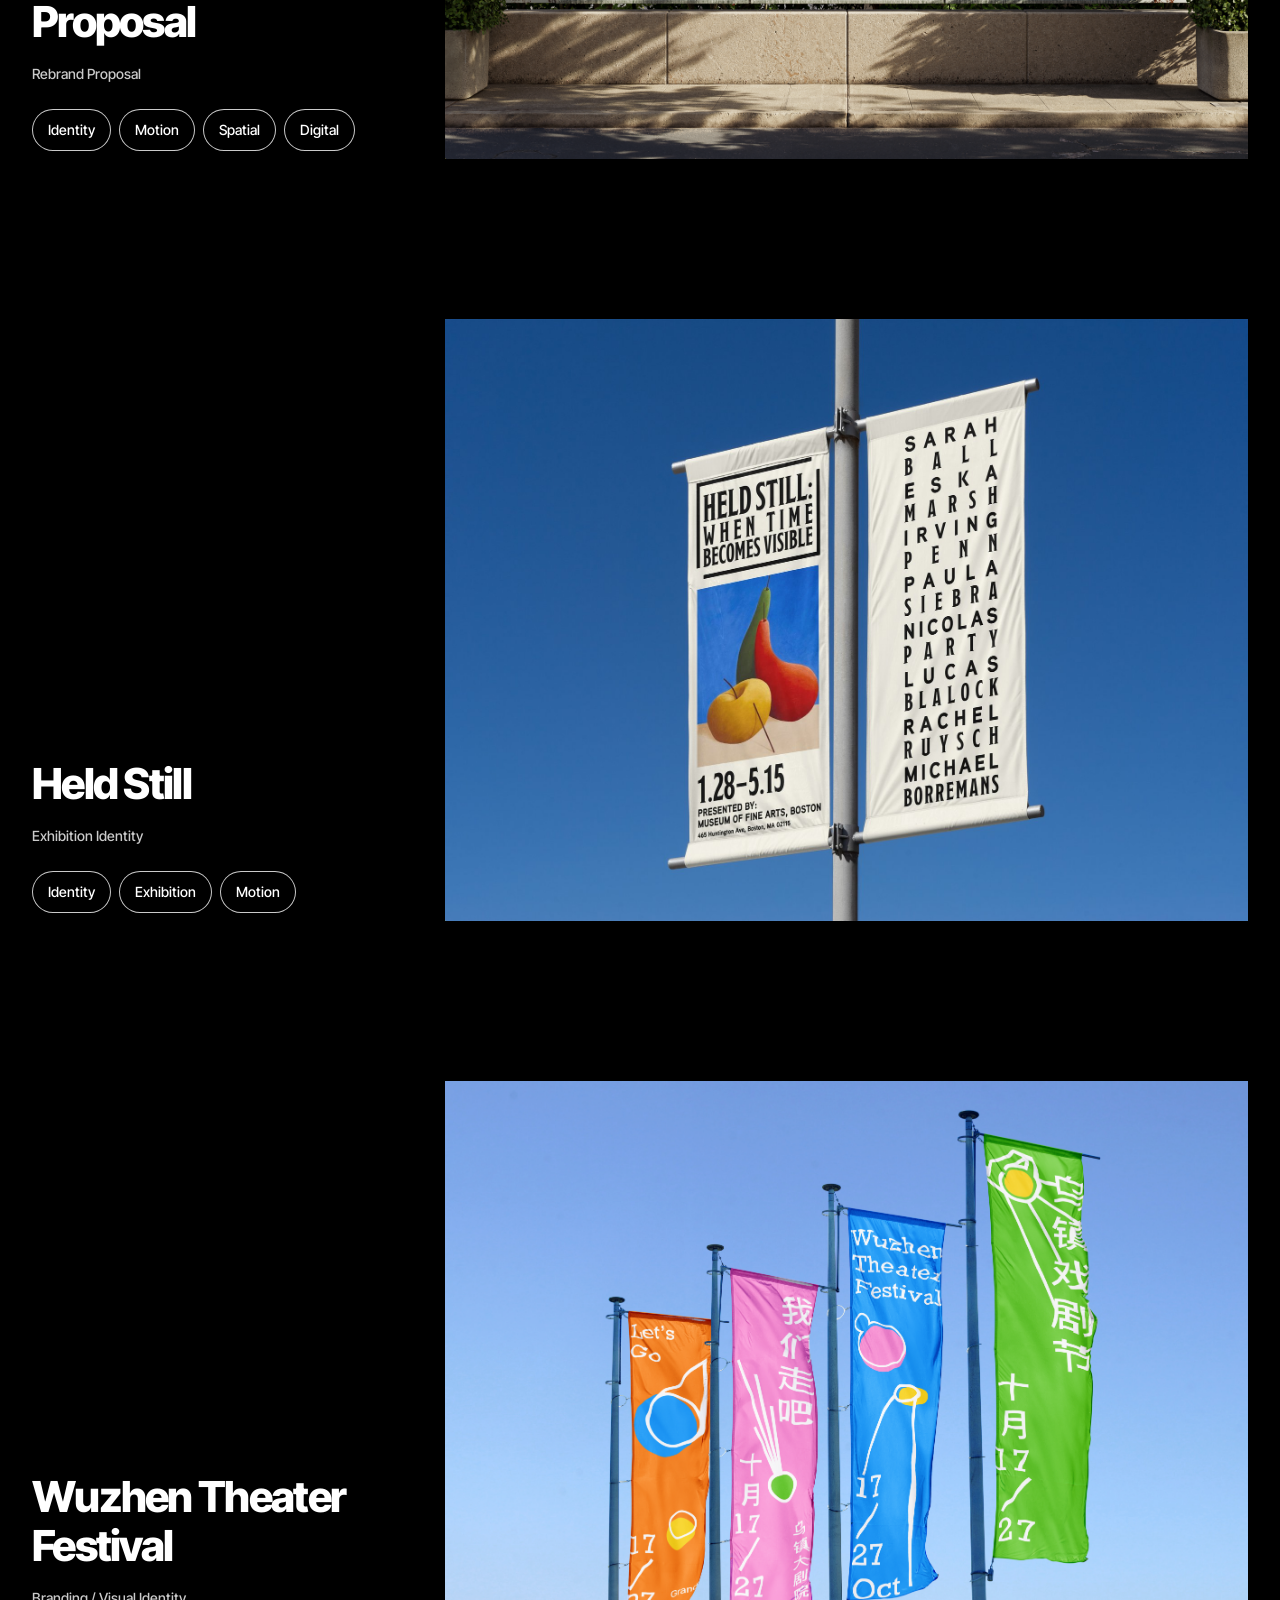
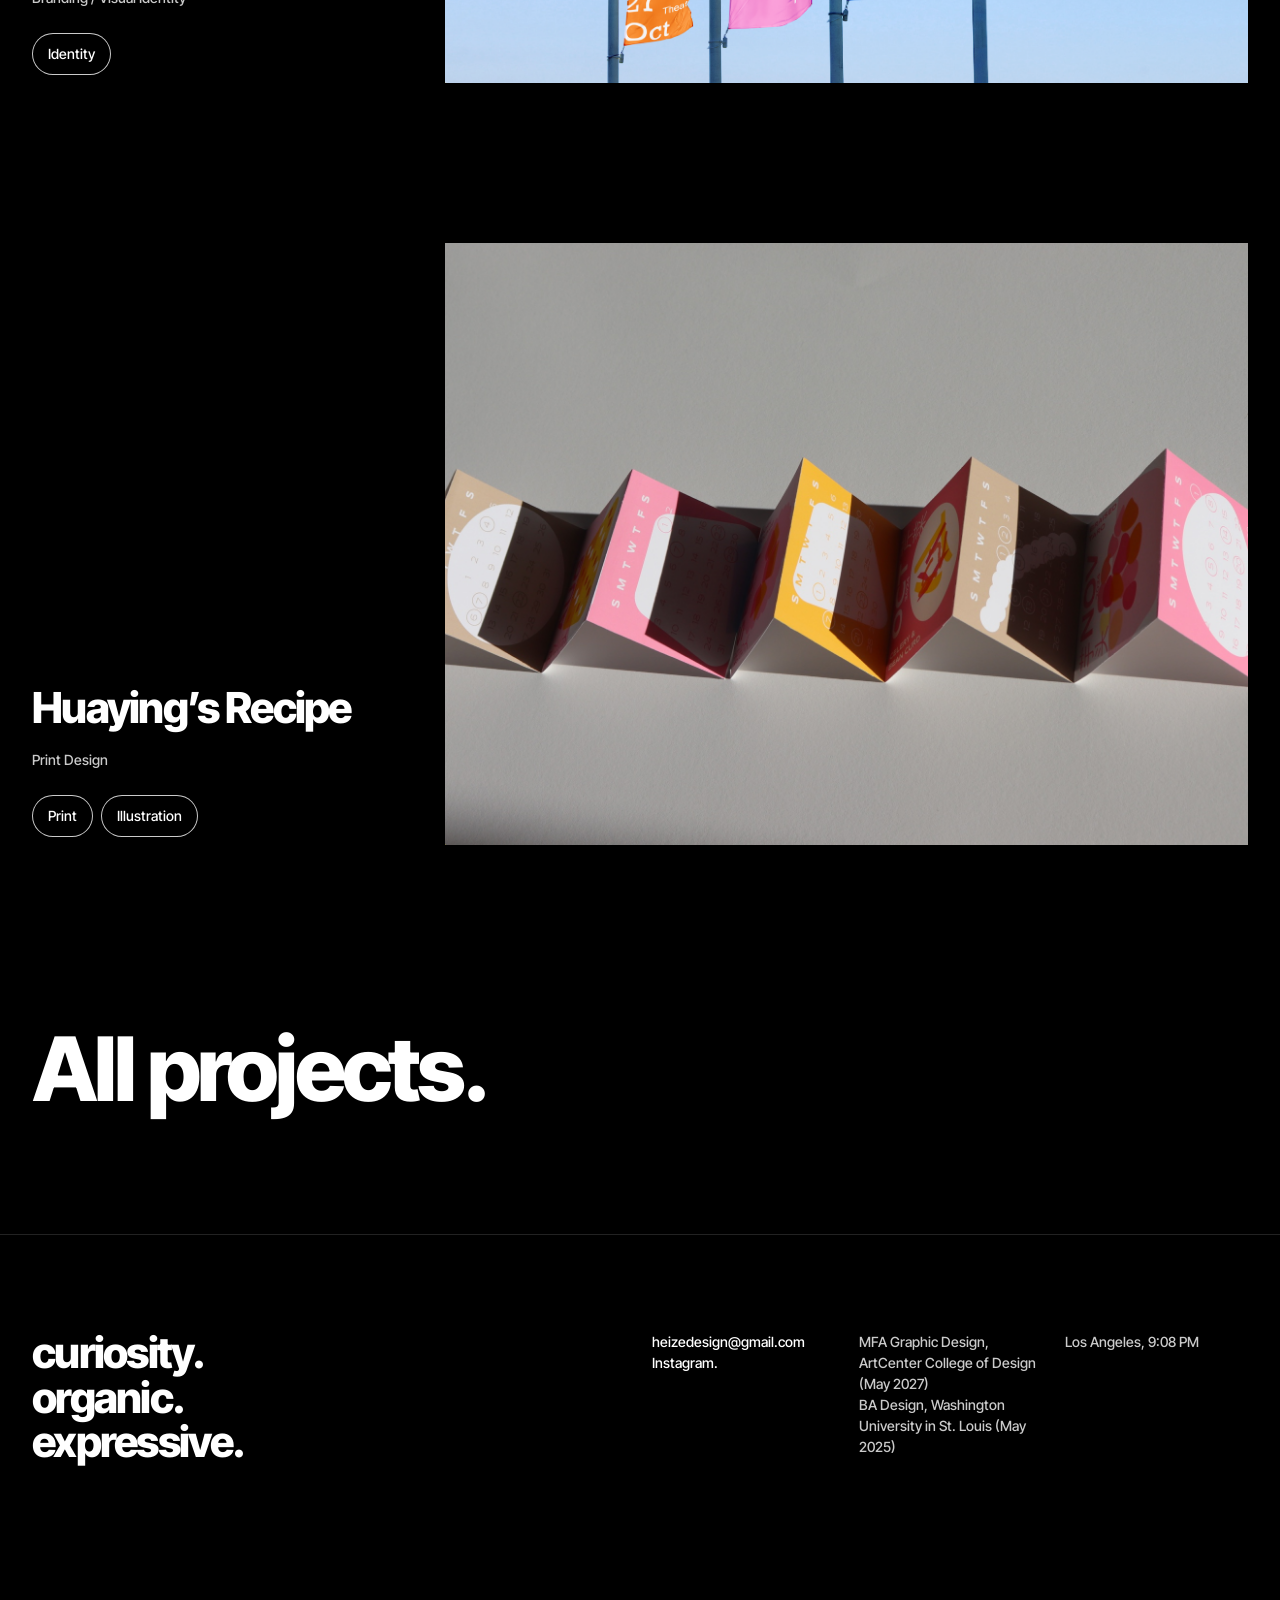
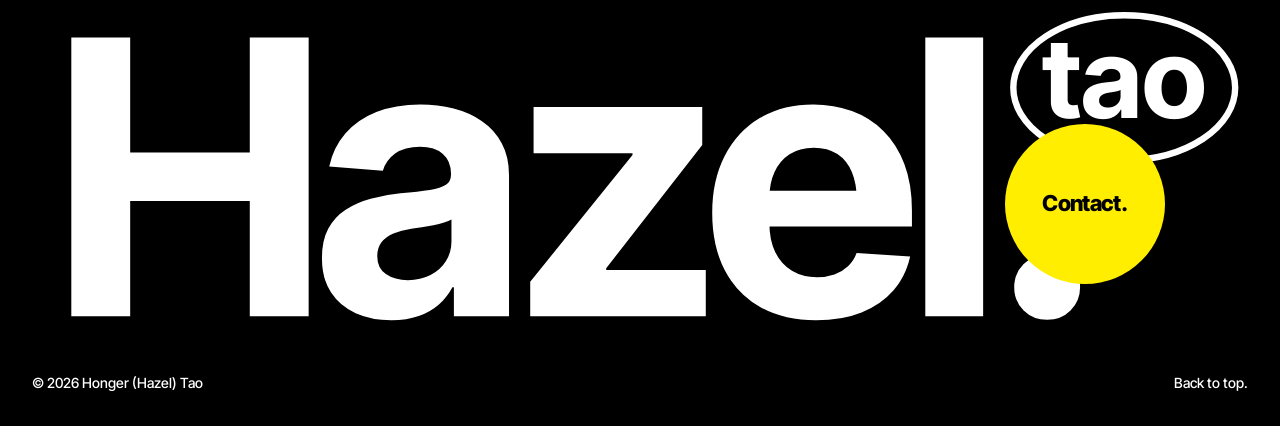
==== commit 6e9be1fb: "Homepage: Wuzhen Theater Festival replaces Serenseek" ====
--- a/index.html
+++ b/index.html
@@ -10,15 +10,15 @@
 	<link rel="preconnect" href="https://fonts.googleapis.com">
 	<link rel="preconnect" href="https://fonts.gstatic.com" crossorigin>
 	<link rel="stylesheet" href="https://fonts.googleapis.com/css2?family=Inter+Tight:ital,wght@0,500;0,700;0,800;1,500;1,800&display=swap">
-	<link rel="stylesheet" href="style.css?v=10">
+	<link rel="stylesheet" href="style.css?v=12">
 </head>
 <body data-page="home">
 <header class="site-header"></header>
 <main class="main"></main>
 <footer class="site-footer"></footer>
-<script src="data.js?v=10"></script>
-<script src="sizes.js?v=10"></script>
-<script src="about.js?v=10"></script>
-<script src="site.js?v=10"></script>
+<script src="data.js?v=12"></script>
+<script src="sizes.js?v=12"></script>
+<script src="about.js?v=12"></script>
+<script src="site.js?v=12"></script>
 </body>
 </html>
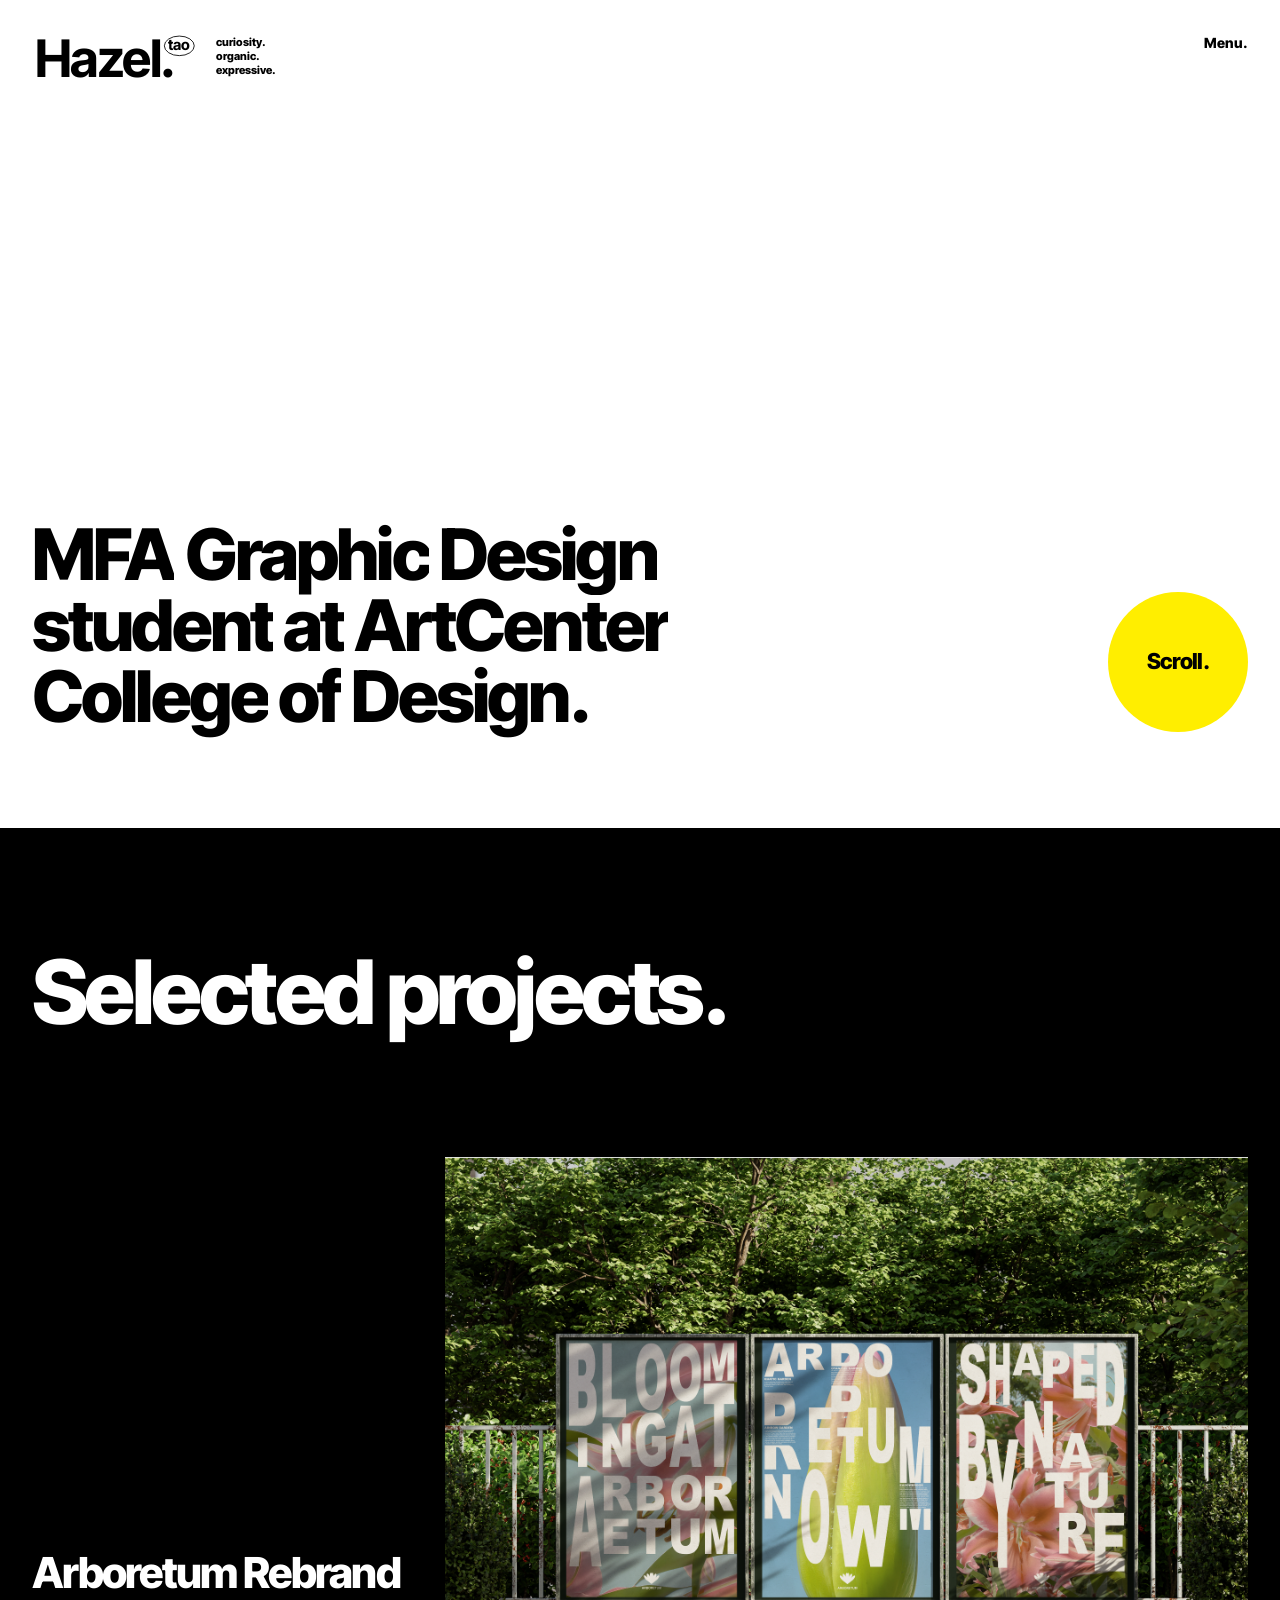
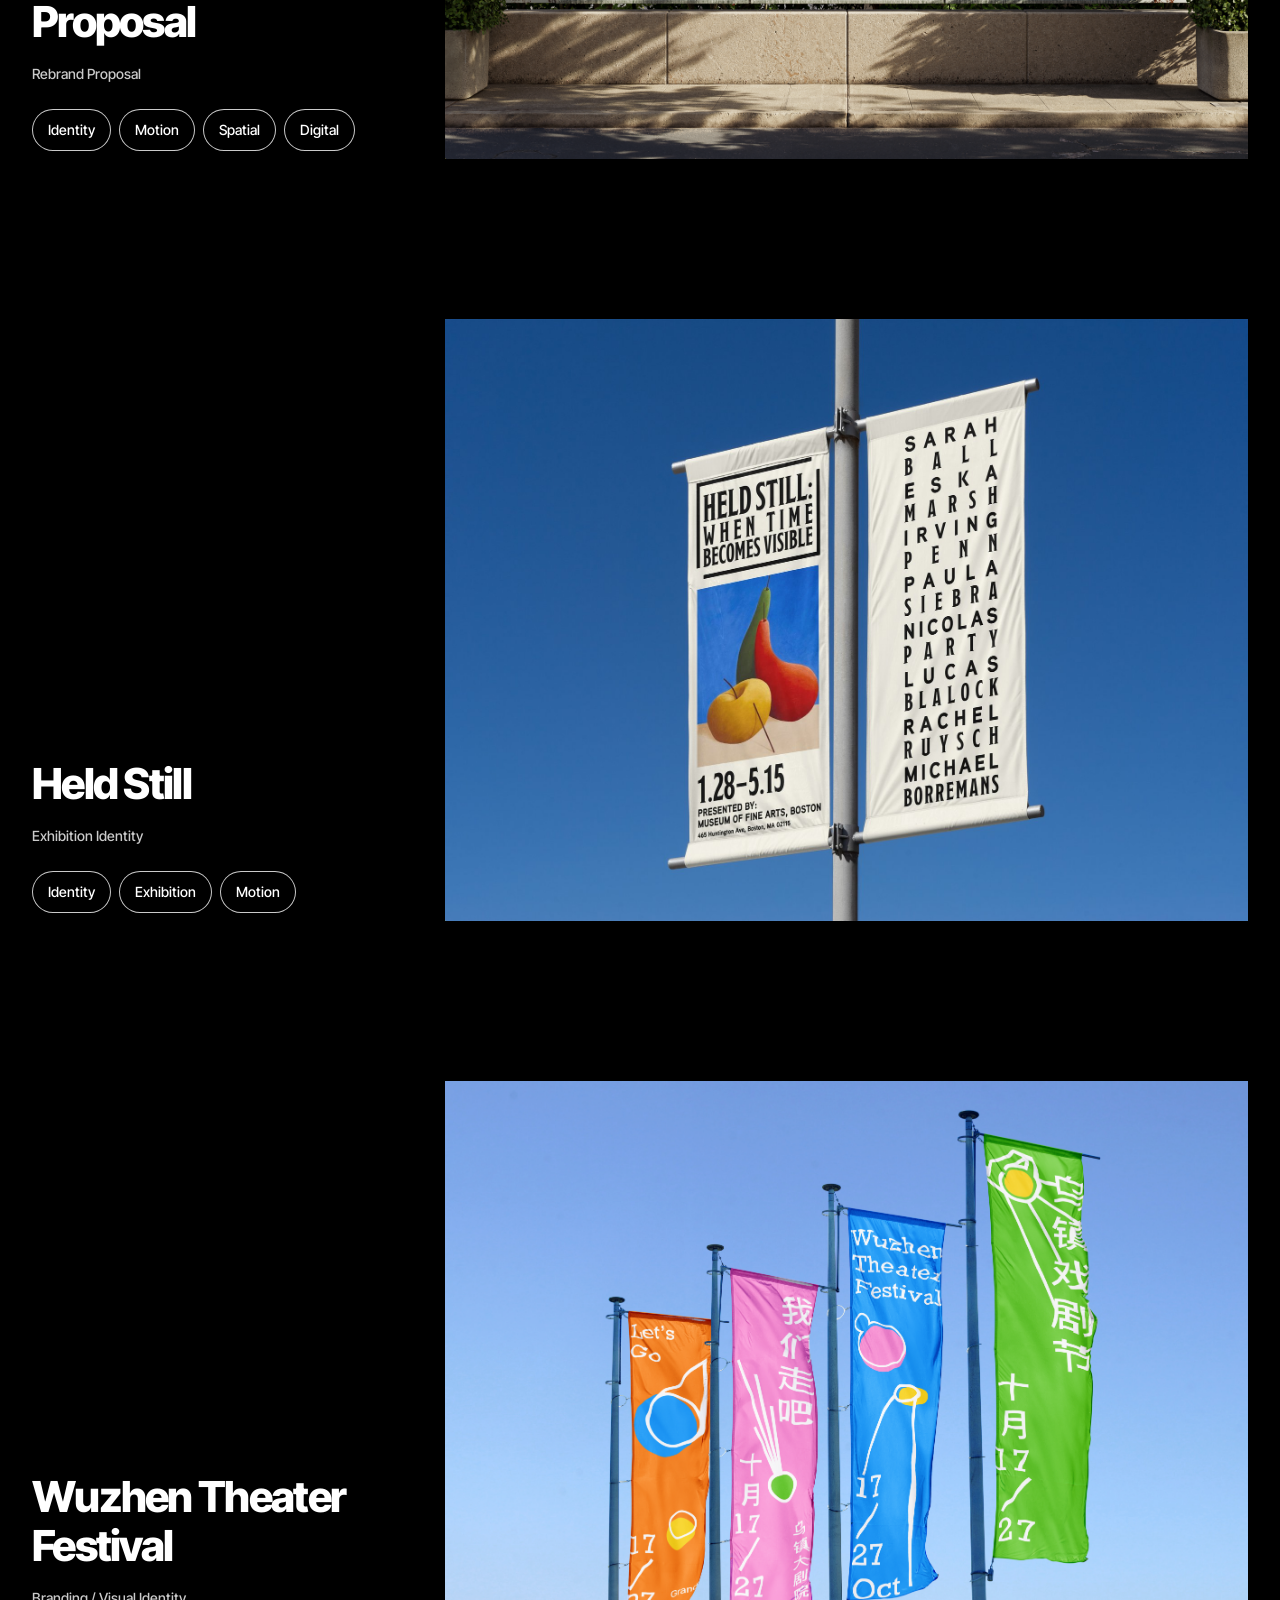
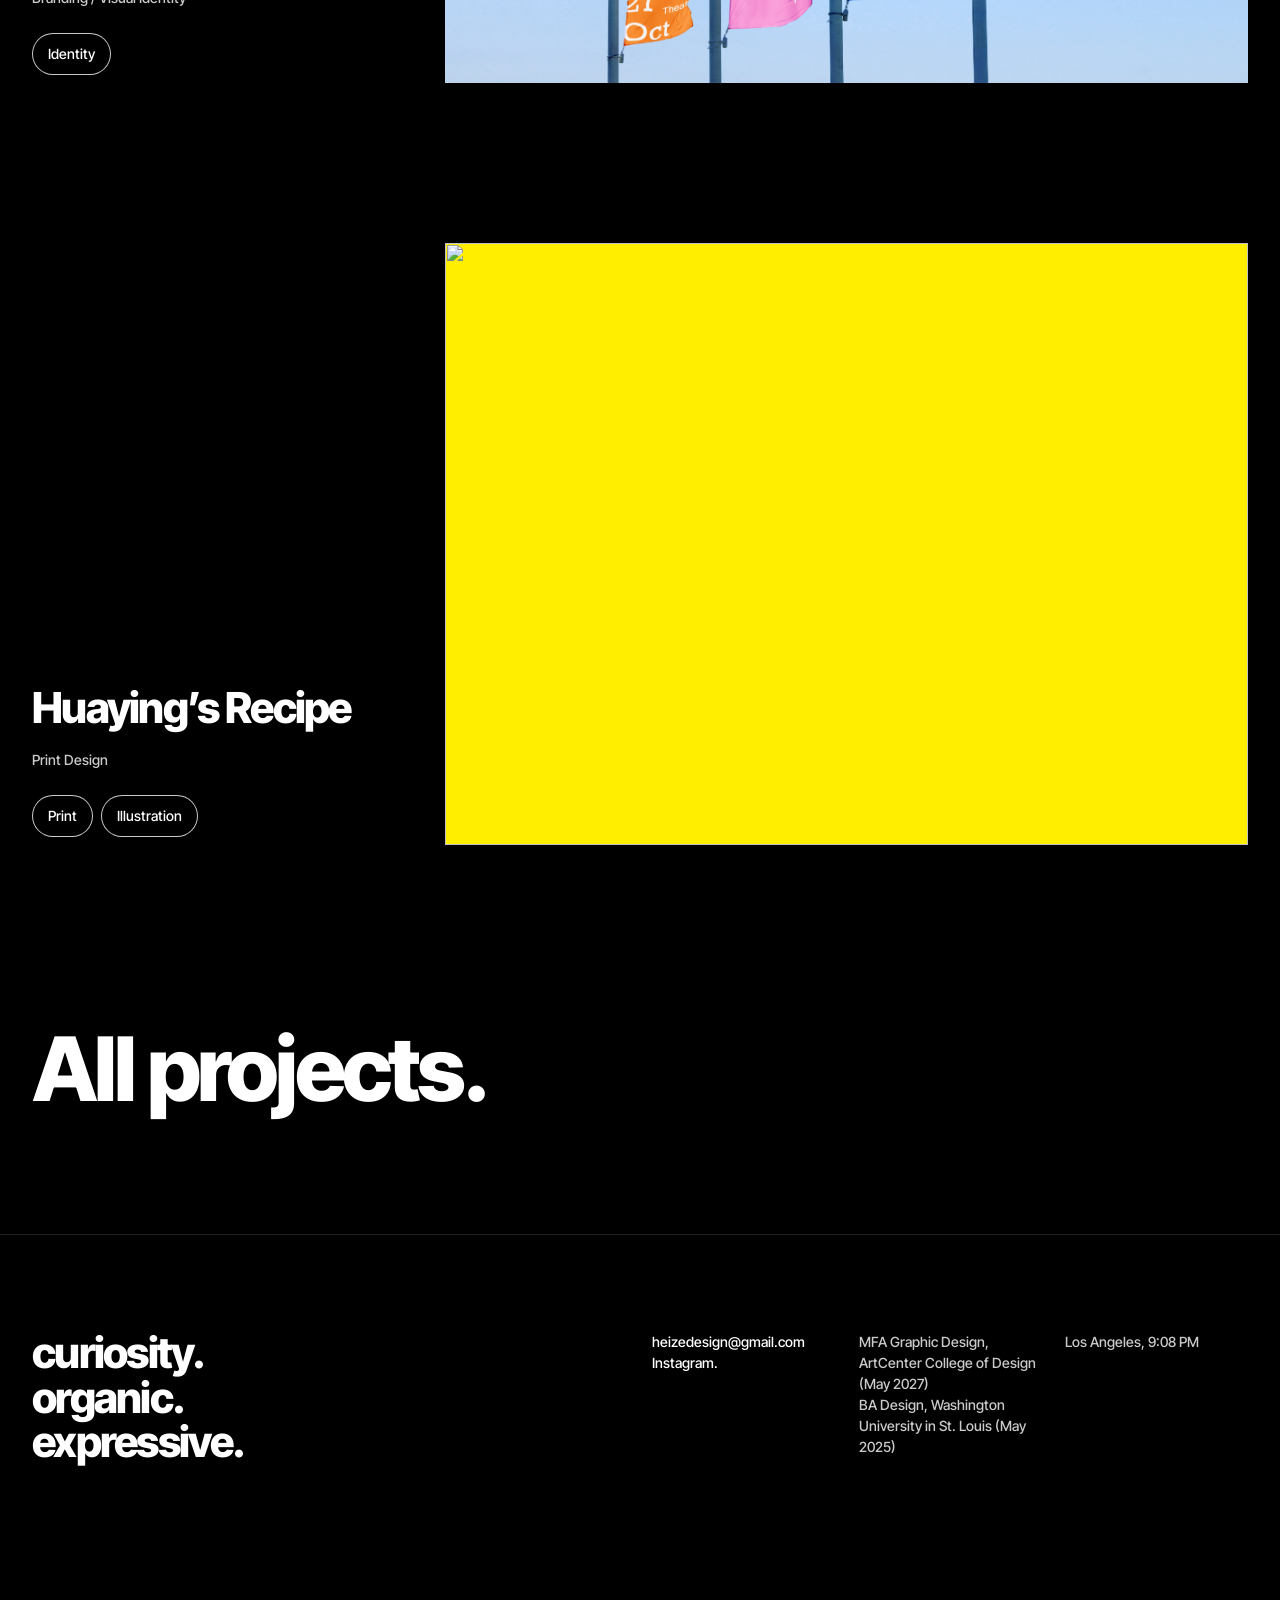
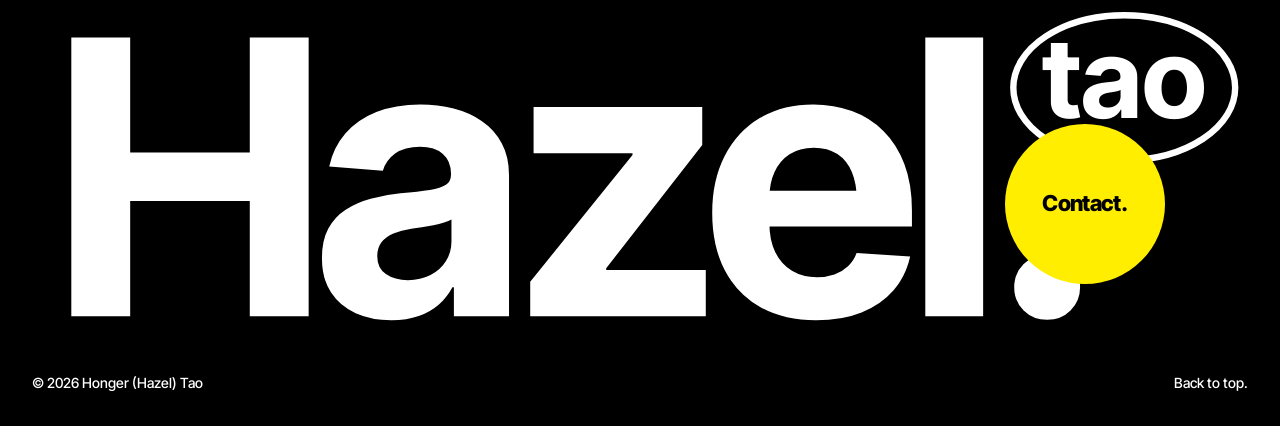
==== commit d00586ff: "Use original-quality images for Huaying and Pied Piper" ====
--- a/index.html
+++ b/index.html
@@ -10,15 +10,15 @@
 	<link rel="preconnect" href="https://fonts.googleapis.com">
 	<link rel="preconnect" href="https://fonts.gstatic.com" crossorigin>
 	<link rel="stylesheet" href="https://fonts.googleapis.com/css2?family=Inter+Tight:ital,wght@0,500;0,700;0,800;1,500;1,800&display=swap">
-	<link rel="stylesheet" href="style.css?v=12">
+	<link rel="stylesheet" href="style.css?v=13">
 </head>
 <body data-page="home">
 <header class="site-header"></header>
 <main class="main"></main>
 <footer class="site-footer"></footer>
-<script src="data.js?v=12"></script>
-<script src="sizes.js?v=12"></script>
-<script src="about.js?v=12"></script>
-<script src="site.js?v=12"></script>
+<script src="data.js?v=13"></script>
+<script src="sizes.js?v=13"></script>
+<script src="about.js?v=13"></script>
+<script src="site.js?v=13"></script>
 </body>
 </html>
